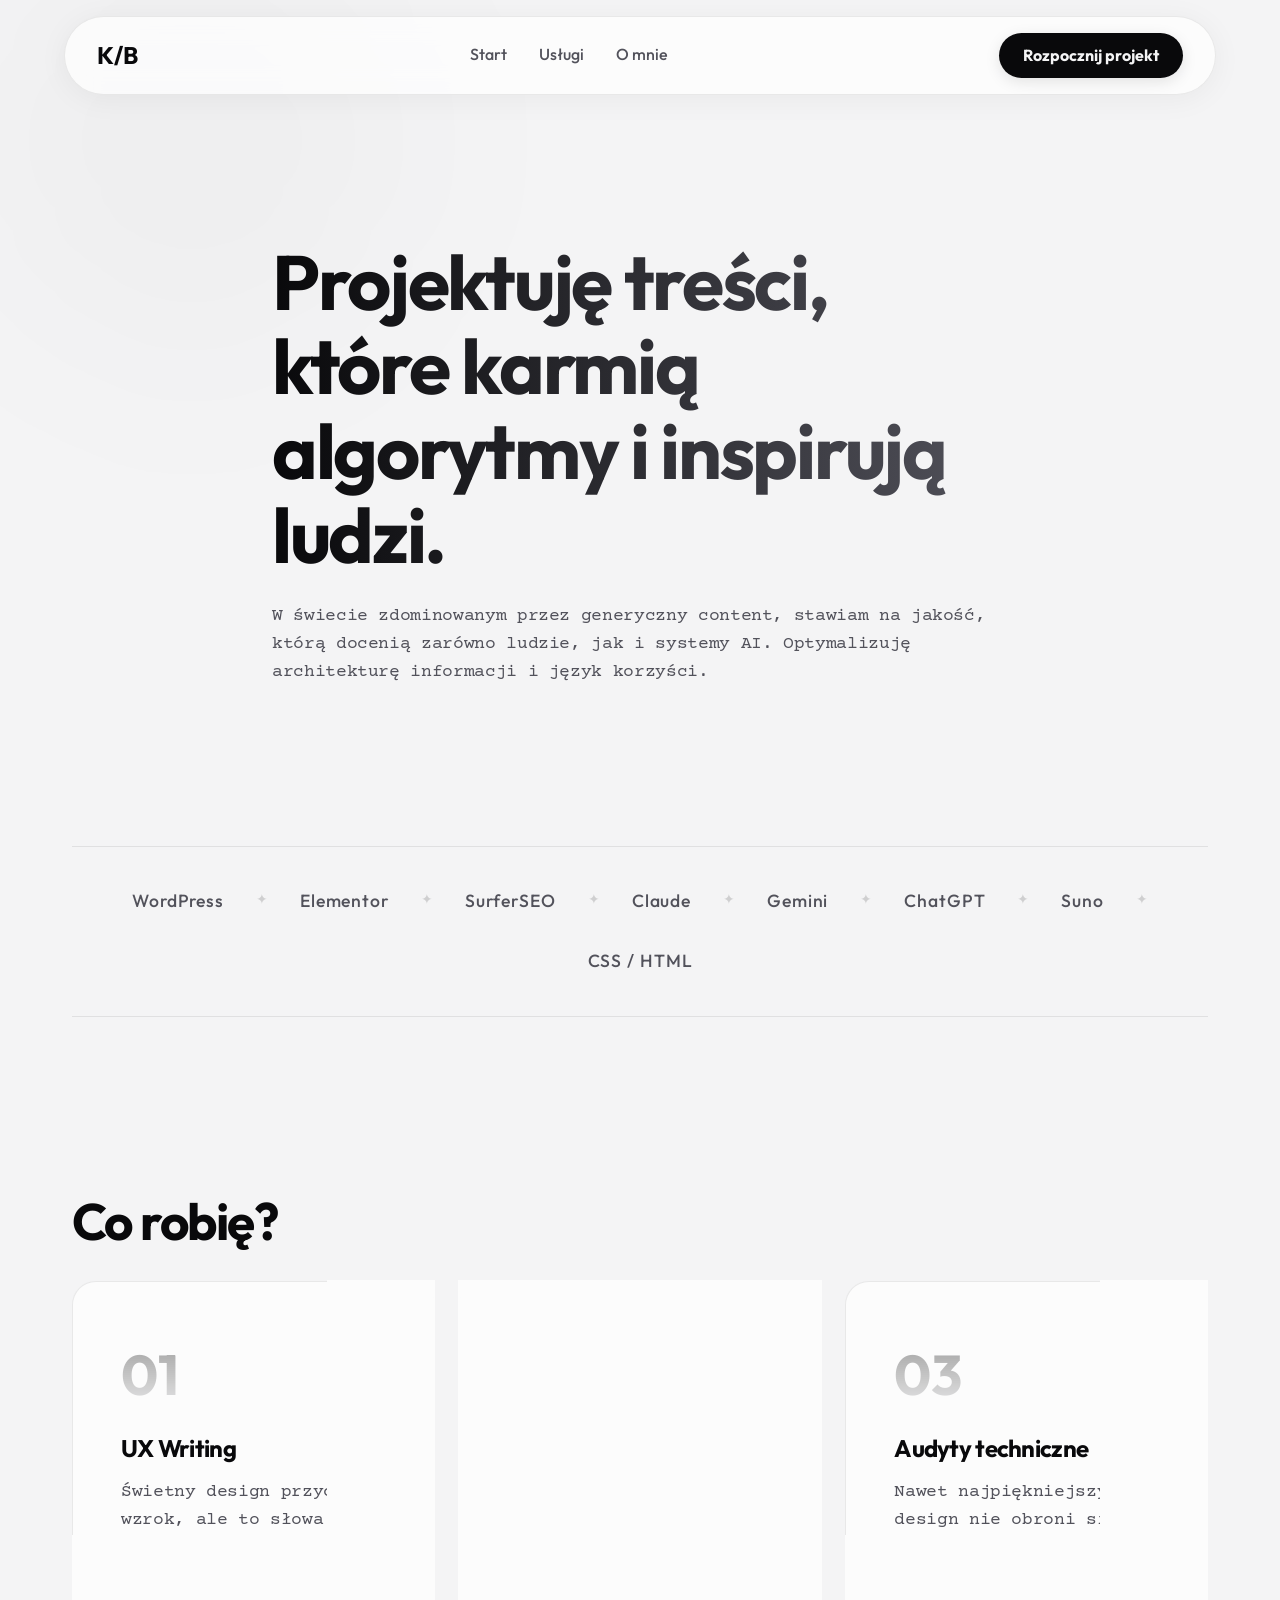
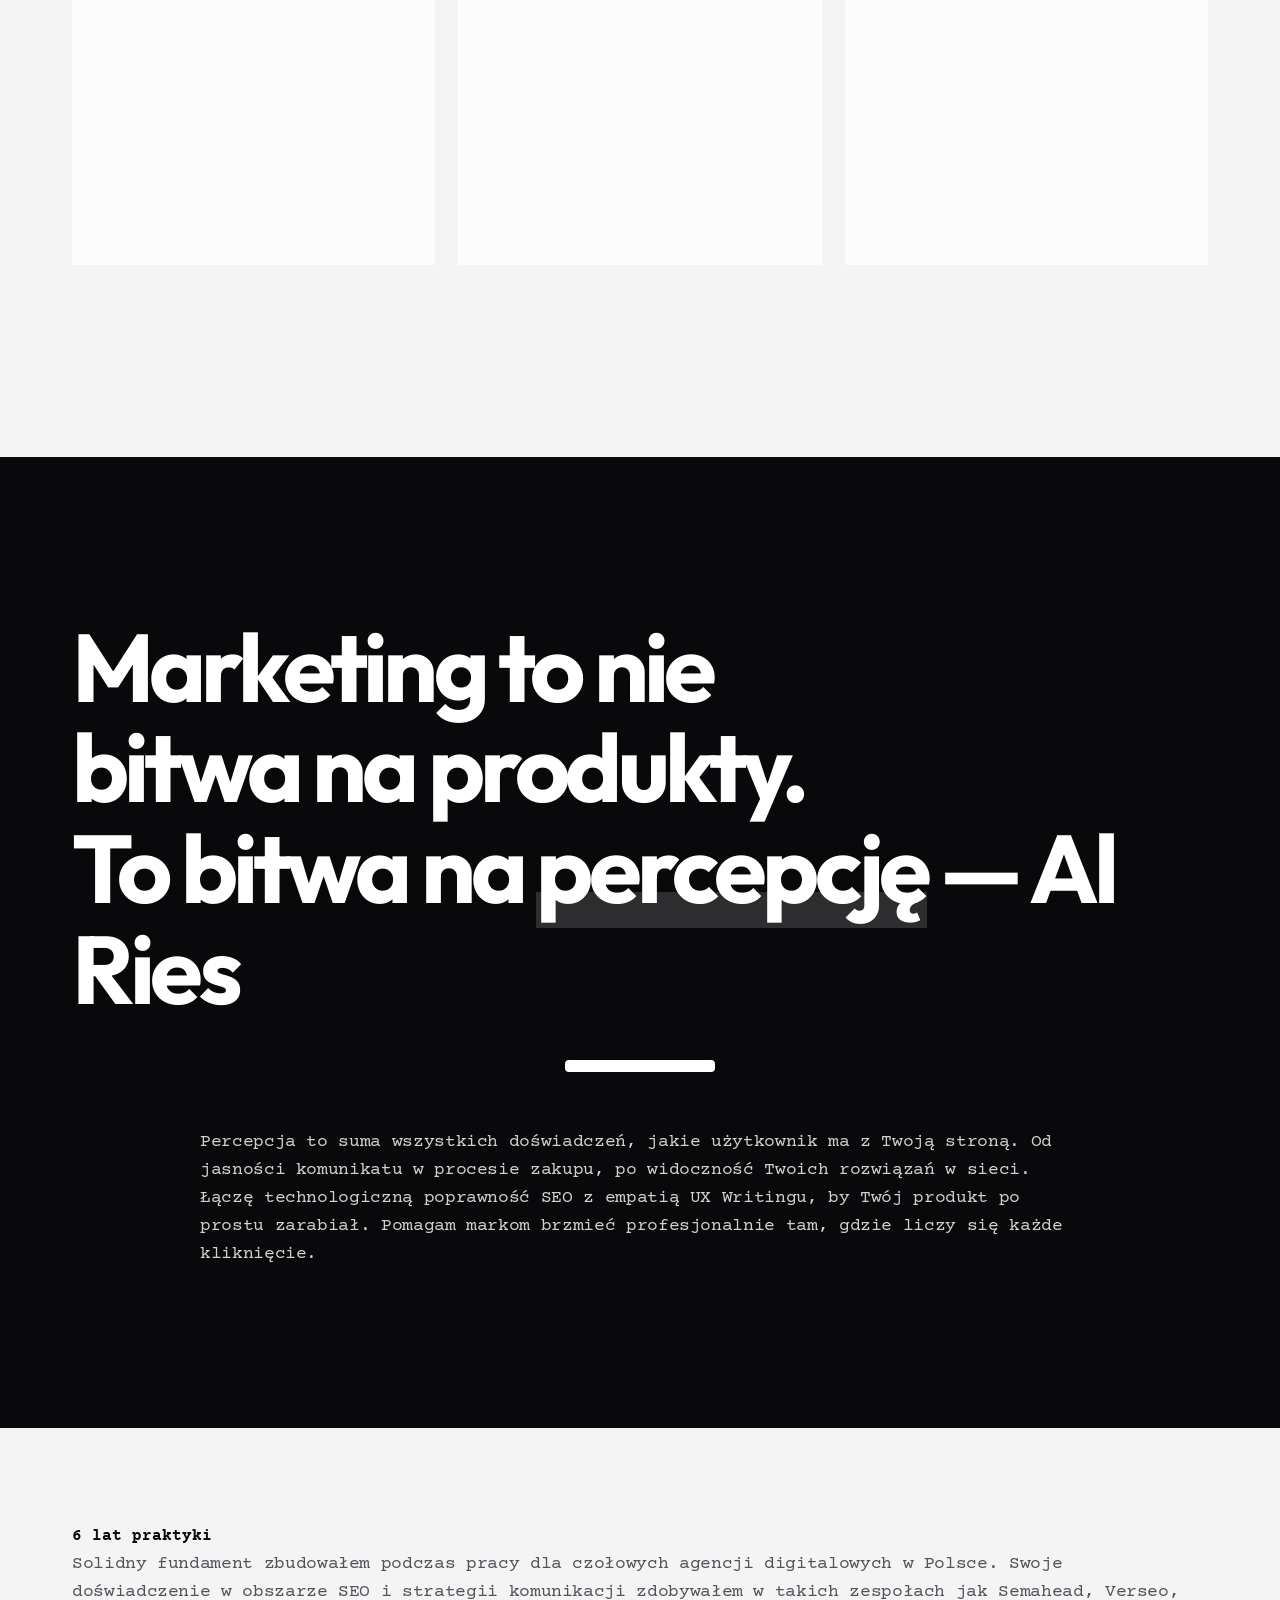
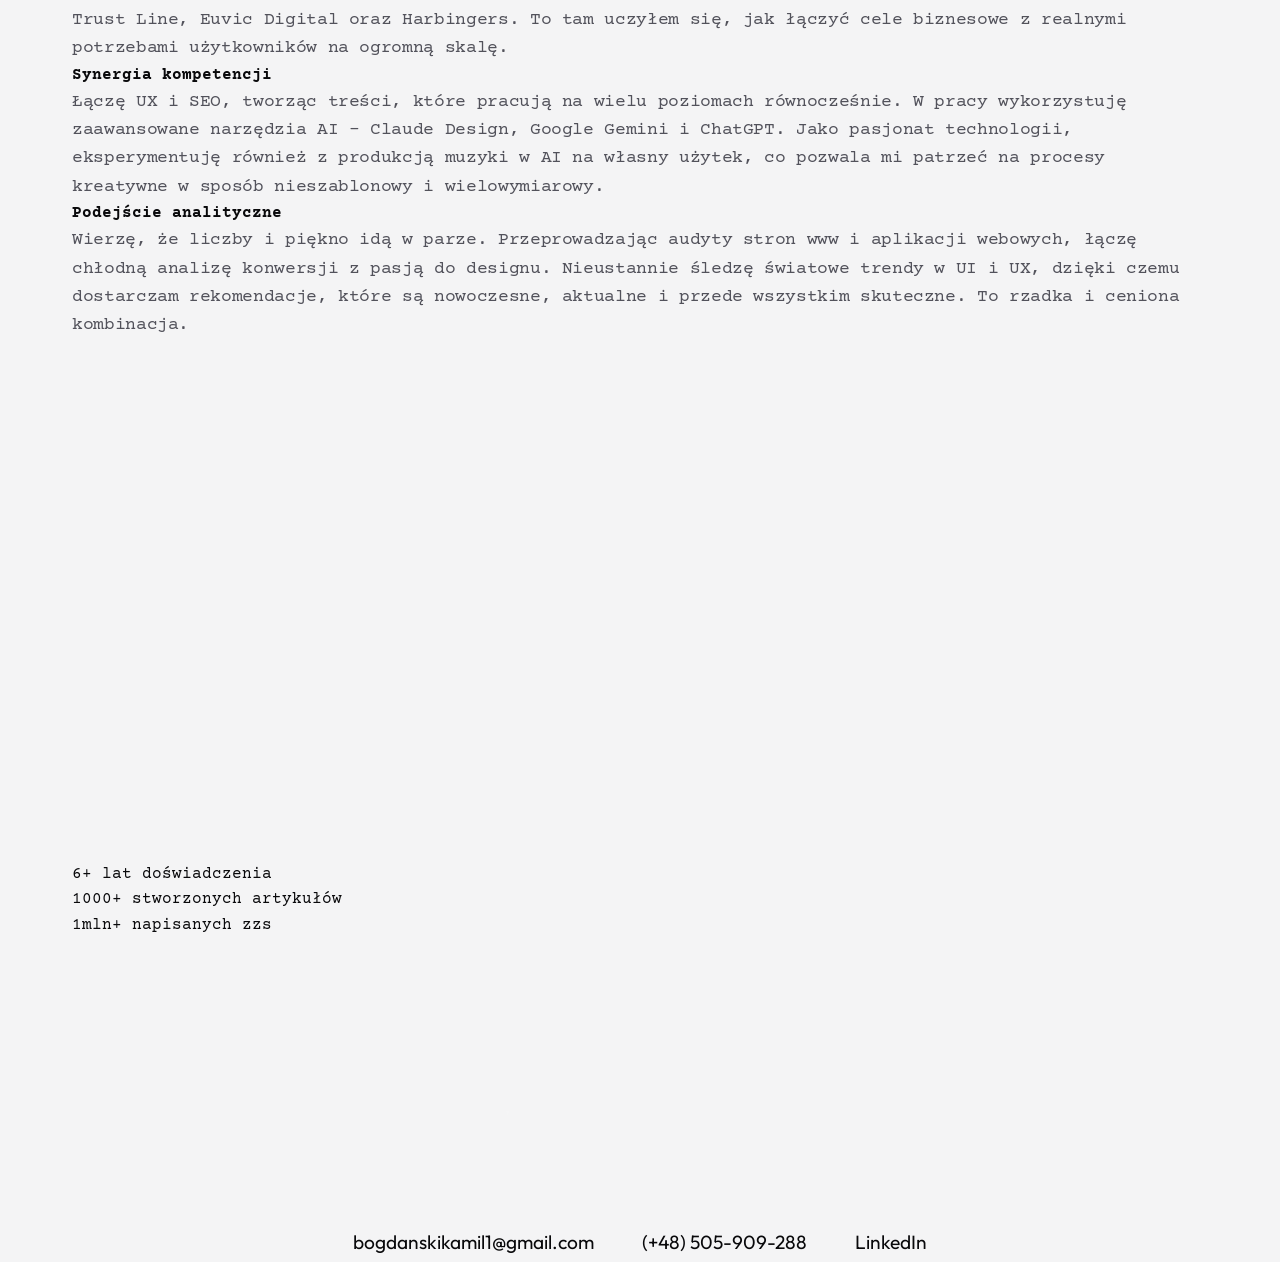
==== index.html @ 59572399 "Update index.html" ====
<!DOCTYPE html>
<html lang="pl">
<head>
    <meta charset="UTF-8">
    <meta name="viewport" content="width=device-width, initial-scale=1.0">
    <title>Kamil Bogdański | UX Writing & SEO</title>
    <link rel="stylesheet" href="style.css">
    <link rel="preconnect" href="https://fonts.googleapis.com">
    <link rel="preconnect" href="https://fonts.gstatic.com" crossorigin>
<link href="https://fonts.googleapis.com/css2?family=Courier+Prime:wght@400;700&family=Outfit:wght@300;500;700&family=Playfair+Display:wght@400;600&display=swap" rel="stylesheet"></head>
<body>

    <div class="bg-glow"></div>

    <nav class="navbar">
        <div class="logo">K/B</div>
        <ul class="nav-links">
            <li><a href="#hero">Start</a></li>
            <li><a href="#services">Usługi</a></li>
            <li><a href="#about">O mnie</a></li>
        </ul>
        <a href="#contact" class="btn-glow">Rozpocznij projekt</a>
    </nav>

  <header id="hero" class="hero-section">
        <div class="hero-thematic-bg"></div>

        <div class="container hero-content fade-in">
            <h1>Projektuję treści, które karmią algorytmy i inspirują ludzi.</h1>
            <p>W świecie zdominowanym przez generyczny content, stawiam na jakość, którą docenią zarówno ludzie, jak i systemy AI. Optymalizuję architekturę informacji i język korzyści.</p>
        </div>
    </header>

<div class="container">
        <div class="tools-separator fade-in">
            <span class="tool-item">WordPress</span> <span class="dot">✦</span>
            <span class="tool-item">Elementor</span> <span class="dot">✦</span>
            <span class="tool-item">SurferSEO</span> <span class="dot">✦</span>
             <span class="tool-item">Claude</span> <span class="dot">✦</span>
            <span class="tool-item">Gemini</span> <span class="dot">✦</span>
            <span class="tool-item">ChatGPT</span> <span class="dot">✦</span>
            <span class="tool-item">Suno</span> <span class="dot">✦</span>
            <span class="tool-item">CSS / HTML</span>
        </div>
    </div>

    <section id="services" class="services-section">
        <div class="container">
            <h2 class="section-title">Co robię?</h2>
            <div class="bento-grid">
                <article class="bento-card fade-in">
                    <div class="card-icon">01</div>
                    <h3>UX Writing</h3>
                    <p>Świetny design przyciąga wzrok, ale to słowa prowadzą użytkownika za rękę. Pomagam markom wypełnić interfejs treścią, która jest intuicyjna, pomocna i ludzka – od mikrocopy na przyciskach, przez komunikaty błędów, aż po puste stany.</p>
                </article>

                <article class="bento-card fade-in" style="animation-delay: 0.2s;">
                    <div class="card-icon">02</div>
                    <h3>SEO Copywriting</h3>
                    <p>Dobry copywriter SEO wie, gdzie ukryć frazę kluczową, by nie zakłócić przyjemności z czytania. Ja idę o krok dalej – tworzę treści, które karmią algorytmy i inspirują odbiorców. Pomagam Twojej marce rozkwitnąć w wynikach wyszukiwania.
</p>
                </article>

                <article class="bento-card bento-large fade-in" style="animation-delay: 0.4s;">
                    <div class="card-icon">03</div>
                    <h3>Audyty techniczne</h3>
                    <p>Nawet najpiękniejszy design nie obroni się bez technicznego zaplecza. Mój audyt uwzględnia przegląd trzech filarów: jakości treści, intuicyjności interfejsu oraz optymalizacji konwersji. Sprawdzam, czy użytkownik bez przeszkód dociera do celu.</p>
                </article>
            </div>
        </div>
    </section>
<section id="why-me" class="quote-section-v2">
        <div class="container text-center fade-in">
            <blockquote class="massive-quote-v2">
                Marketing to nie bitwa na produkty.<br>
                To bitwa na <span class="marked-text">percepcję</span> — Al Ries
            </blockquote>
            
            <div class="thick-white-line"></div>
            
            <p class="quote-description-v2">
                Percepcja to suma wszystkich doświadczeń, jakie użytkownik ma z Twoją stroną. Od jasności komunikatu w procesie zakupu, po widoczność Twoich rozwiązań w sieci. Łączę technologiczną poprawność SEO z empatią UX Writingu, by Twój produkt po prostu zarabiał. Pomagam markom brzmieć profesjonalnie tam, gdzie liczy się każde kliknięcie.
            </p>
        </div>
    </section>
    <section id="values" class="container fade-in">
        <div class="editorial-grid">
            
            <article class="editorial-item">
                <div class="editorial-header">
                    <h4>6 lat praktyki</h4>
                </div>
                <div class="editorial-body">
                    <p>Solidny fundament zbudowałem podczas pracy dla czołowych agencji digitalowych w Polsce. Swoje doświadczenie w obszarze SEO i strategii komunikacji zdobywałem w takich zespołach jak Semahead, Verseo, Trust Line, Euvic Digital oraz Harbingers. To tam uczyłem się, jak łączyć cele biznesowe z realnymi potrzebami użytkowników na ogromną skalę.</p>
                </div>
            </article>

            <article class="editorial-item">
                <div class="editorial-header">
                    <h4>Synergia kompetencji</h4>
                </div>
                <div class="editorial-body">
                    <p>Łączę UX i SEO, tworząc treści, które pracują na wielu poziomach równocześnie. W pracy wykorzystuję zaawansowane narzędzia AI – Claude Design, Google Gemini i ChatGPT. Jako pasjonat technologii, eksperymentuję również z produkcją muzyki w AI na własny użytek, co pozwala mi patrzeć na procesy kreatywne w sposób nieszablonowy i wielowymiarowy.</p>
                </div>
            </article>

            <article class="editorial-item">
                <div class="editorial-header">
                    <h4>Podejście analityczne</h4>
                </div>
                <div class="editorial-body">
                    <p>Wierzę, że liczby i piękno idą w parze. Przeprowadzając audyty stron www i aplikacji webowych, łączę chłodną analizę konwersji z pasją do designu. Nieustannie śledzę światowe trendy w UI i UX, dzięki czemu dostarczam rekomendacje, które są nowoczesne, aktualne i przede wszystkim skuteczne. To rzadka i ceniona kombinacja.</p>
                </div>
            </article>

        </div>
    </section>
    <section id="about" class="about-section container fade-in">
        <div class="about-glass">
            <h2>Odkryj i zbuduj ze mną potencjał firmy</h2>
            <p>Łączę chłodną analizę konwersji z pasją do słowa. Wykorzystaj moją wiedzę z zakresu UX, SEO i audytu treści. Proste i przejrzyste zasady rozliczeń poprzez platformę Useme.</p>
        </div>
    </section>
<section id="metrics" class="container fade-in">
        <div class="metrics-grid">
            
            <div class="metric-card">
                <span class="metric-number">6+</span>
                <span class="metric-label">lat doświadczenia</span>
            </div>

            <div class="metric-card">
                <span class="metric-number">1000+</span>
                <span class="metric-label">stworzonych artykułów</span>
            </div>

            <div class="metric-card">
                <span class="metric-number">1mln+</span>
                <span class="metric-label">napisanych zzs</span>
            </div>

        </div>
    </section>
    <footer id="contact" class="footer-section">
        <div class="container">
            <h2 class="footer-title">Gotowy na zmianę?</h2>
            <div class="footer-links">
                <a href="mailto:bogdanskikamil1@gmail.com" class="hover-underline">bogdanskikamil1@gmail.com</a>
                <a href="tel:+48505909288" class="hover-underline">(+48) 505-909-288</a>
                <a href="https://www.linkedin.com/in/kamilbogdanski/" target="_blank" class="hover-underline">LinkedIn</a>
            </div>
        </div>
    </footer>

</body>
</html>
---- style.css ----
/* --- ZMIENNE & RESET --- */
:root {
    --bg-base: #F4F4F5; /* Nowoczesna, kontrastująca złamana biel */
    --card-bg: rgba(255, 255, 255, 0.7); /* Półprzezroczyste białe kafelki */
    --card-border: rgba(0, 0, 0, 0.08); /* Subtelna, ciemna ramka */
    --text-main: #09090B; /* Głęboka czerń dla nagłówków */
    --text-muted: #52525B; /* Ciemnoszary dla akapitów (czcionka maszynowa) */
    --accent: #000000;
    --accent-glow: rgba(0, 0, 0, 0.1);
    
    --font-heading: 'Outfit', sans-serif;
    --font-body: 'Courier Prime', monospace; 
}

* {
    margin: 0;
    padding: 0;
    box-sizing: border-box;
}

html {
    scroll-behavior: smooth;
}

body {
    background-color: var(--bg-base);
    color: var(--text-main);
    font-family: var(--font-body);
    line-height: 1.6;
    overflow-x: hidden;
    position: relative;
}

/* Subtelny cień tła w wersji jasnej */
.bg-glow {
    position: fixed;
    top: -20%;
    left: -10%;
    width: 50vw;
    height: 50vw;
    background: radial-gradient(circle, rgba(0,0,0,0.03) 0%, rgba(255,255,255,0) 70%);
    filter: blur(80px);
    z-index: -1;
    pointer-events: none;
}

.container {
    max-width: 1200px;
    margin: 0 auto;
    padding: 0 2rem;
}

/* --- TYPOGRAFIA --- */
h1, h2, h3 {
    font-family: var(--font-heading);
    font-weight: 700;
    letter-spacing: -0.03em;
    line-height: 1.1;
}

/* Ciemny gradient dla nagłówka głównego */
h1 {
    font-size: clamp(3rem, 6vw, 5rem);
    margin-bottom: 1.5rem;
    background: linear-gradient(to right, #09090B, #52525B);
    -webkit-background-clip: text;
    -webkit-text-fill-color: transparent;
}

h2 { font-size: clamp(2rem, 4vw, 3.5rem); margin-bottom: 2rem; color: var(--text-main); }
h3 { font-size: 1.5rem; margin-bottom: 1rem; color: var(--text-main); }

p {
    font-size: 1.1rem;
    color: var(--text-muted);
    letter-spacing: -0.02em;
}

/* --- NAWIGACJA (Glassmorphism - wersja jasna) --- */
.navbar {
    position: fixed;
    top: 1rem;
    left: 50%;
    transform: translateX(-50%);
    width: 90%;
    max-width: 1200px;
    display: flex;
    justify-content: space-between;
    align-items: center;
    padding: 1rem 2rem;
    background: rgba(255, 255, 255, 0.7);
    backdrop-filter: blur(12px);
    -webkit-backdrop-filter: blur(12px);
    border: 1px solid var(--card-border);
    border-radius: 100px;
    z-index: 1000;
    box-shadow: 0 4px 30px rgba(0, 0, 0, 0.05);
}

.logo {
    font-family: var(--font-heading);
    font-size: 1.5rem;
    font-weight: 700;
    color: var(--text-main);
}

.nav-links {
    display: flex;
    gap: 2rem;
    list-style: none;
}

.nav-links a {
    color: var(--text-muted);
    text-decoration: none;
    font-family: var(--font-heading);
    font-weight: 500;
    transition: color 0.3s;
}

.nav-links a:hover { color: var(--text-main); }

.btn-glow {
    padding: 0.6rem 1.5rem;
    border-radius: 50px;
    background: var(--text-main);
    color: var(--bg-base);
    text-decoration: none;
    font-family: var(--font-heading);
    font-weight: 700;
    transition: all 0.3s;
    box-shadow: 0 4px 15px var(--accent-glow);
}

.btn-glow:hover {
    transform: scale(1.05);
    box-shadow: 0 6px 20px rgba(0, 0, 0, 0.15);
}

/* --- HERO --- */
.hero-section {
    position: relative; /* Pozwala na pozycjonowanie obrazka w tle */
    padding: 15rem 0 8rem;
    min-height: 85vh;
    display: flex;
    align-items: center;
    overflow: hidden;
}

.hero-content {
    max-width: 800px;
    position: relative;
    z-index: 2; /* Upewnia błąd, że tekst jest zawsze NAD obrazkiem */
}

/* Styl dla tematycznego tła */
.hero-thematic-bg {
    position: absolute;
    top: 20%; /* Zaczyna się nieco niżej, pod nagłówkiem */
    right: -5%;
    width: 60vw;
    height: 70%;
    /* Podmień poniższy link na własną grafikę z repozytorium, np. url('grafika.png') */
    background-image: url('https://images.unsplash.com/photo-1618005182384-a83a8bd57fbe?q=80&w=1964&auto=format&fit=crop'); 
    background-size: contain;
    background-repeat: no-repeat;
    background-position: right center;
    opacity: 0.06; /* Bardzo niskie krycie (6%), delikatny znak wodny */
    pointer-events: none; /* Ignoruje kliknięcia myszką */
    z-index: 1;
    
    /* Płynne wtopienie obrazka w tło strony (maskowanie) */
    mix-blend-mode: multiply; /* Ładnie komponuje obrazek z jasnym tłem */
    mask-image: radial-gradient(circle at right, black 30%, transparent 80%);
    -webkit-mask-image: radial-gradient(circle at right, black 30%, transparent 80%);
}

/* --- STATYCZNY SEPARATOR NARZĘDZI --- */
.tools-separator {
    display: flex;
    justify-content: center;
    align-items: center;
    flex-wrap: wrap;
    gap: 2rem;
    padding: 2.5rem 0;
    margin: 2rem auto 5rem;
    border-top: 1px solid var(--card-border);
    border-bottom: 1px solid var(--card-border);
}

.tool-item {
    font-family: var(--font-heading);
    font-size: 1.1rem;
    font-weight: 500;
    color: var(--text-muted);
    letter-spacing: 0.05em;
}

.dot {
    color: rgba(0, 0, 0, 0.15);
    font-size: 0.9rem;
}

@keyframes scrollText {
    0% { transform: translateX(0); }
    100% { transform: translateX(-50%); }
}

/* --- BENTO GRID (Usługi) --- */
.services-section {
    padding: 6rem 0;
} /* <-- TEGO NAWIASU BRAKOWAŁO */

.bento-grid {
    display: grid;
    grid-template-columns: repeat(3, 1fr);
    gap: 1.5rem;
}

.bento-large {
    grid-column: auto;
}

.bento-card {
    background: var(--card-bg);
    border: 1px solid var(--card-border);
    border-radius: 24px;
    padding: 3rem;
    backdrop-filter: blur(10px);
    transition: all 0.4s ease;
    position: relative;
    overflow: hidden;
}

.bento-card::before {
    content: '';
    position: absolute;
    top: 0; left: 0; right: 0; bottom: 0;
    background: radial-gradient(800px circle at var(--mouse-x) var(--mouse-y), rgba(255,255,255,0.06), transparent 40%);
    opacity: 0;
    transition: opacity 0.3s;
}

.bento-card:hover {
    transform: translateY(-5px);
    border-color: rgba(255, 255, 255, 0.2);
    box-shadow: 0 10px 40px rgba(0, 0, 0, 0.5);
}

.card-icon {
    font-family: var(--font-heading);
    font-size: 3.5rem;
    font-weight: 700;
    margin-bottom: 1rem;
    /* Nowoczesny, przyciemniony znak wodny */
    background: linear-gradient(to bottom, rgba(0, 0, 0, 0.4), rgba(0, 0, 0, 0.05));
    -webkit-background-clip: text;
    -webkit-text-fill-color: transparent;
}

/* --- O MNIE (Glass Panel) --- */
.about-section {
    padding: 6rem 0;
}

.about-glass {
    background: linear-gradient(145deg, rgba(255,255,255,0.05) 0%, rgba(255,255,255,0.01) 100%);
    border: 1px solid var(--card-border);
    border-radius: 32px;
    padding: 4rem;
    text-align: center;
    backdrop-filter: blur(20px);
}

.about-glass p {
    margin: 0 auto;
    max-width: 600px;
}

/* --- FOOTER --- */
.footer-section {
    padding: 8rem 0 4rem;
    text-align: center;
}

.footer-title {
    font-size: clamp(3rem, 8vw, 7rem);
    color: rgba(255, 255, 255, 0.05);
    margin-bottom: 3rem;
}

.footer-links {
    display: flex;
    justify-content: center;
    gap: 3rem;
    flex-wrap: wrap;
}

.hover-underline {
    color: var(--text-main);
    text-decoration: none;
    font-family: var(--font-heading);
    font-size: 1.2rem;
    position: relative;
}

.hover-underline::after {
    content: '';
    position: absolute;
    width: 0;
    height: 2px;
    bottom: -5px;
    left: 0;
    background-color: var(--text-main);
    transition: width 0.3s ease;
}

.hover-underline:hover::after {
    width: 100%;
}

/* --- ANIMACJE WEJŚCIA --- */
.fade-in {
    opacity: 0;
    transform: translateY(30px);
    animation: fadeInUp 0.8s forwards;
}

@keyframes fadeInUp {
    to {
        opacity: 1;
        transform: translateY(0);
    }
}
/* --- SEKCJA CYTATU (Nowa, Kontrastowa V2) --- */
.quote-section-v2 {
    background-color: var(--text-main); /* Używamy czarnego tła z nagłówków */
    color: var(--bg-base); /* Używamy jasnego tekstu (złamania bieli tła) */
    padding: 10rem 0; /* Dużo oddechu z góry i dołu */
    margin: 6rem 0;
    position: relative;
    overflow: hidden;
}

/* Cytat w foncie nagłówkowym Outfit */
.massive-quote-v2 {
    font-family: var(--font-heading); /* 'Outfit', sans-serif */
    font-size: clamp(3.5rem, 8vw, 6rem); /* Potężny, bardzo duży rozmiar */
    font-weight: 700;
    line-height: 1.05;
    letter-spacing: -0.05em;
    text-wrap: balance;
    margin-bottom: 2.5rem;
    color: #FFFFFF; /* Czysta biel dla maksymalnego kontrastu */
}

/* Wyróżnione słowo "percepcję" */
.marked-text {
    position: relative;
    color: inherit;
    /* Subtelne podkreślenie / wyróżnienie w tle */
    background: linear-gradient(180deg,transparent 70%, rgba(255,255,255,0.15) 70%);
}

/* Gruby, biały separator */
.thick-white-line {
    width: 150px;
    height: 12px;
    background-color: #FFFFFF;
    margin: 0 auto 3.5rem auto; /* Wyśrodkowanie i odstęp od dołu */
    border-radius: 4px;
}

/* Opis pod cytatem w foncie maszynowym Courier Prime */
.quote-description-v2 {
    font-family: var(--font-body); /* 'Courier Prime', monospace */
    color: #D1D1D1; /* Nieco przygaszony biały, by nie męczył wzroku */
    font-size: 1.1rem;
    max-width: 80ch; /* Limit znaków na linię dla czytelności (65-80 to standard) */
    margin: 0 auto;
    letter-spacing: -0.02em;
}

/* Responsywność dla nowej sekcji (na samym dole pliku) */
@media (max-width: 768px) {
    .quote-section-v2 { 
        padding: 6rem 1.5rem !important; 
    }
    .massive-quote-v2 { 
        font-size: 2.5rem !important; 
    }
    .thick-white-line { 
        height: 8px; width: 100px; 
    }
    .quote-description-v2 { 
        font-size: 1rem; 
    }
    /* --- SEKCJA LICZB (UX METRICS) --- */
.metrics-grid {
    display: grid;
    grid-template-columns: repeat(3, 1fr); /* 3 równe kolumny */
    gap: 1.5rem;
    margin: 2rem 0 6rem 0; /* Odstępy od sąsiednich sekcji */
}

.metric-card {
    background: var(--card-bg);
    border: 1px solid var(--card-border);
    border-radius: 24px;
    padding: 3.5rem 2rem;
    text-align: center;
    backdrop-filter: blur(10px);
    -webkit-backdrop-filter: blur(10px);
    transition: all 0.3s ease;
}

/* Subtelny mikro-efekt po najechaniu kurkiem myszy */
.metric-card:hover {
    transform: translateY(-4px);
    border-color: rgba(0, 0, 0, 0.15);
    box-shadow: 0 10px 30px rgba(0, 0, 0, 0.02);
}

/* Potężne cyfry w geometrycznym foncie Outfit */
.metric-number {
    display: block;
    font-family: var(--font-heading);
    font-size: clamp(3.5rem, 6vw, 5rem);
    font-weight: 700;
    line-height: 1;
    color: var(--text-main);
    margin-bottom: 0.75rem;
    letter-spacing: -0.04em;
}

/* Etykiety w maszynowym foncie Courier Prime */
.metric-label {
    display: block;
    font-family: var(--font-body);
    font-size: 1rem;
    color: var(--text-muted);
    letter-spacing: -0.02em;
}
* --- RESPONSIVNESS --- */
@media (max-width: 768px) {
    /* Nawigacja: ukrywamy środkowe linki, zmniejszamy przycisk */
    .nav-links { 
        display: none !important; 
    }
    .navbar { 
        padding: 0.8rem 1.2rem; 
        width: 95%;
    }
    .btn-glow { 
        padding: 0.5rem 1rem; 
        font-size: 0.85rem; 
    }

    /* Hero: ukrywamy tło, by nie psuło czytelności na Safari */
    .hero-thematic-bg { 
        display: none !important; 
    }
    .hero-section { 
        padding-top: 9rem; 
        padding-bottom: 4rem;
        min-height: auto;
    }

    /* Bento Grid: wymuszamy układ kafelków jeden pod drugim */
    .bento-grid { 
        grid-template-columns: 1fr !important; 
    }
    .bento-card { 
        padding: 2rem; 
    }

    /* Cytat: skalujemy w dół */
    .massive-quote { 
        font-size: 2.2rem !important; 
    }
    .thick-underline { 
        border-bottom-width: 4px !important; 
    }
    .quote-section {
        padding: 4rem 1.5rem !important;
    }
    
    /* Ogólne wyrównania dla mniejszych ekranów */
    .container {
        padding: 0 1.5rem;
    }
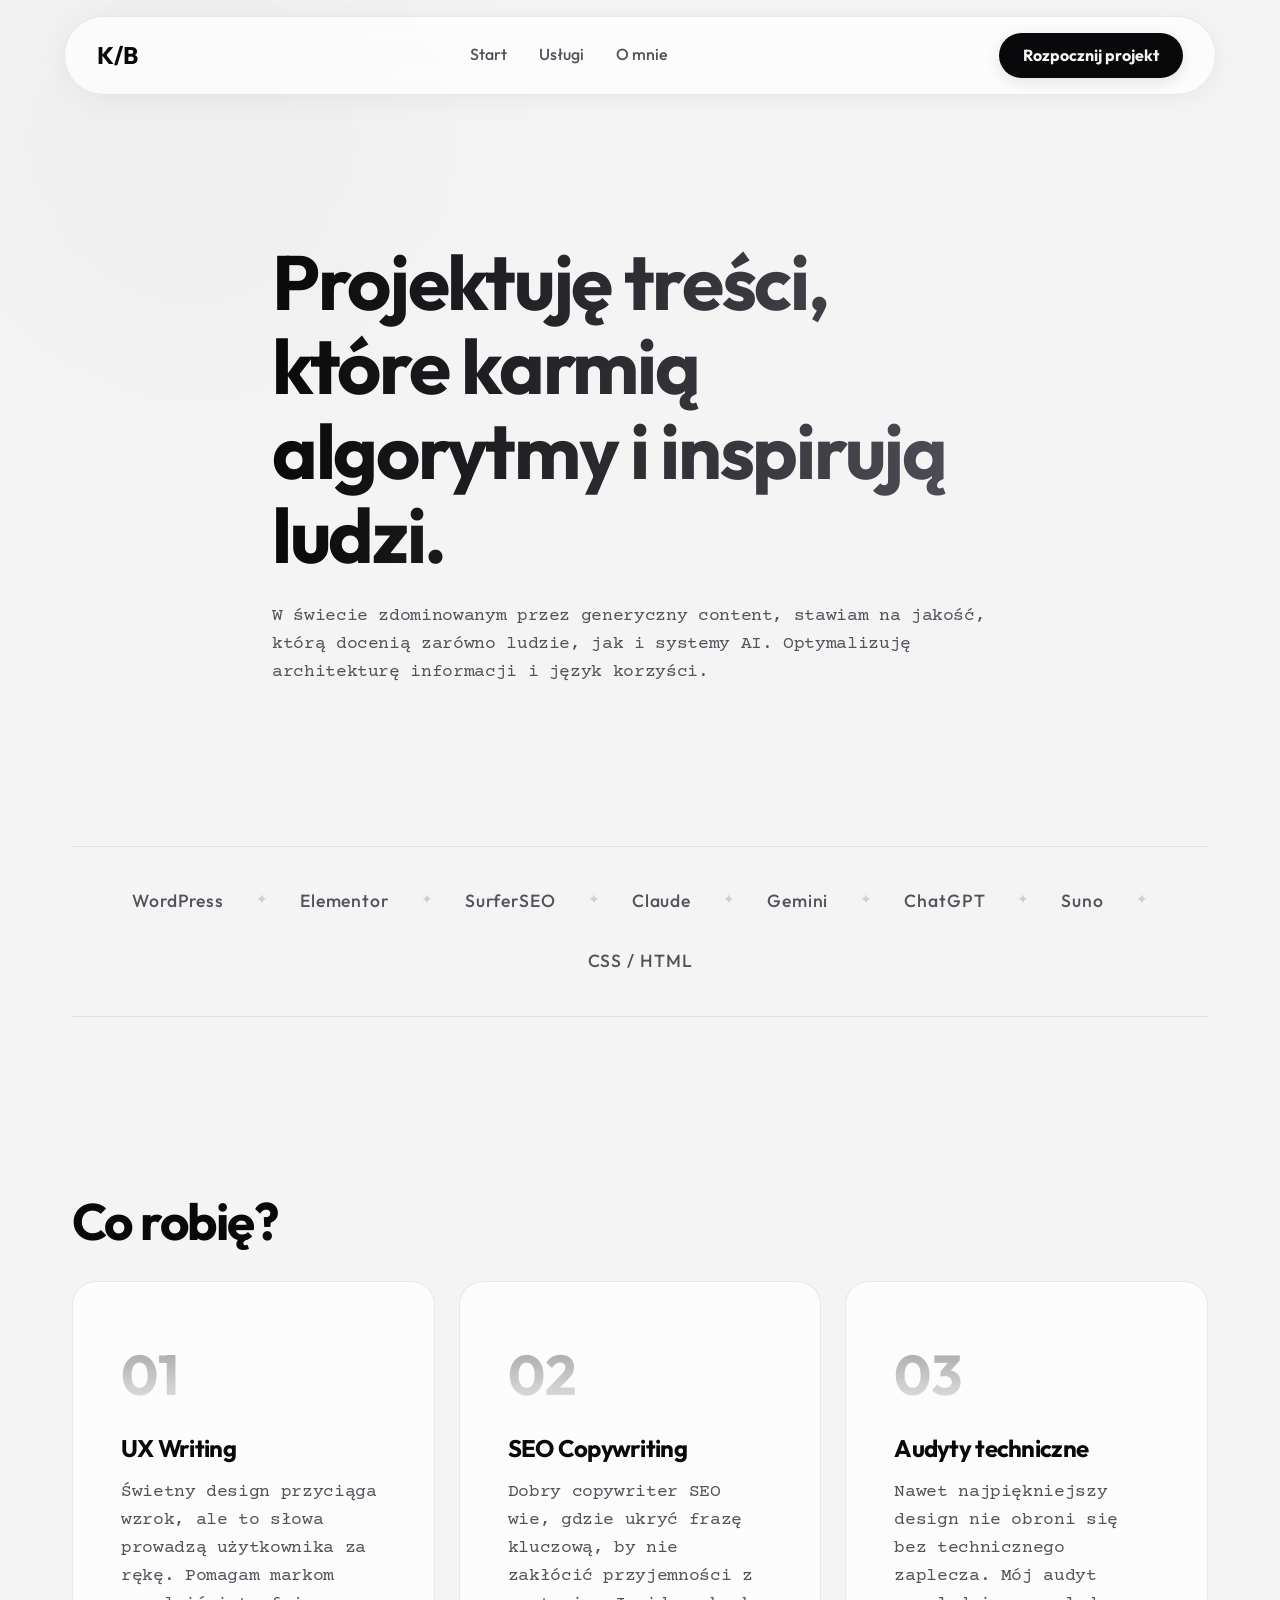
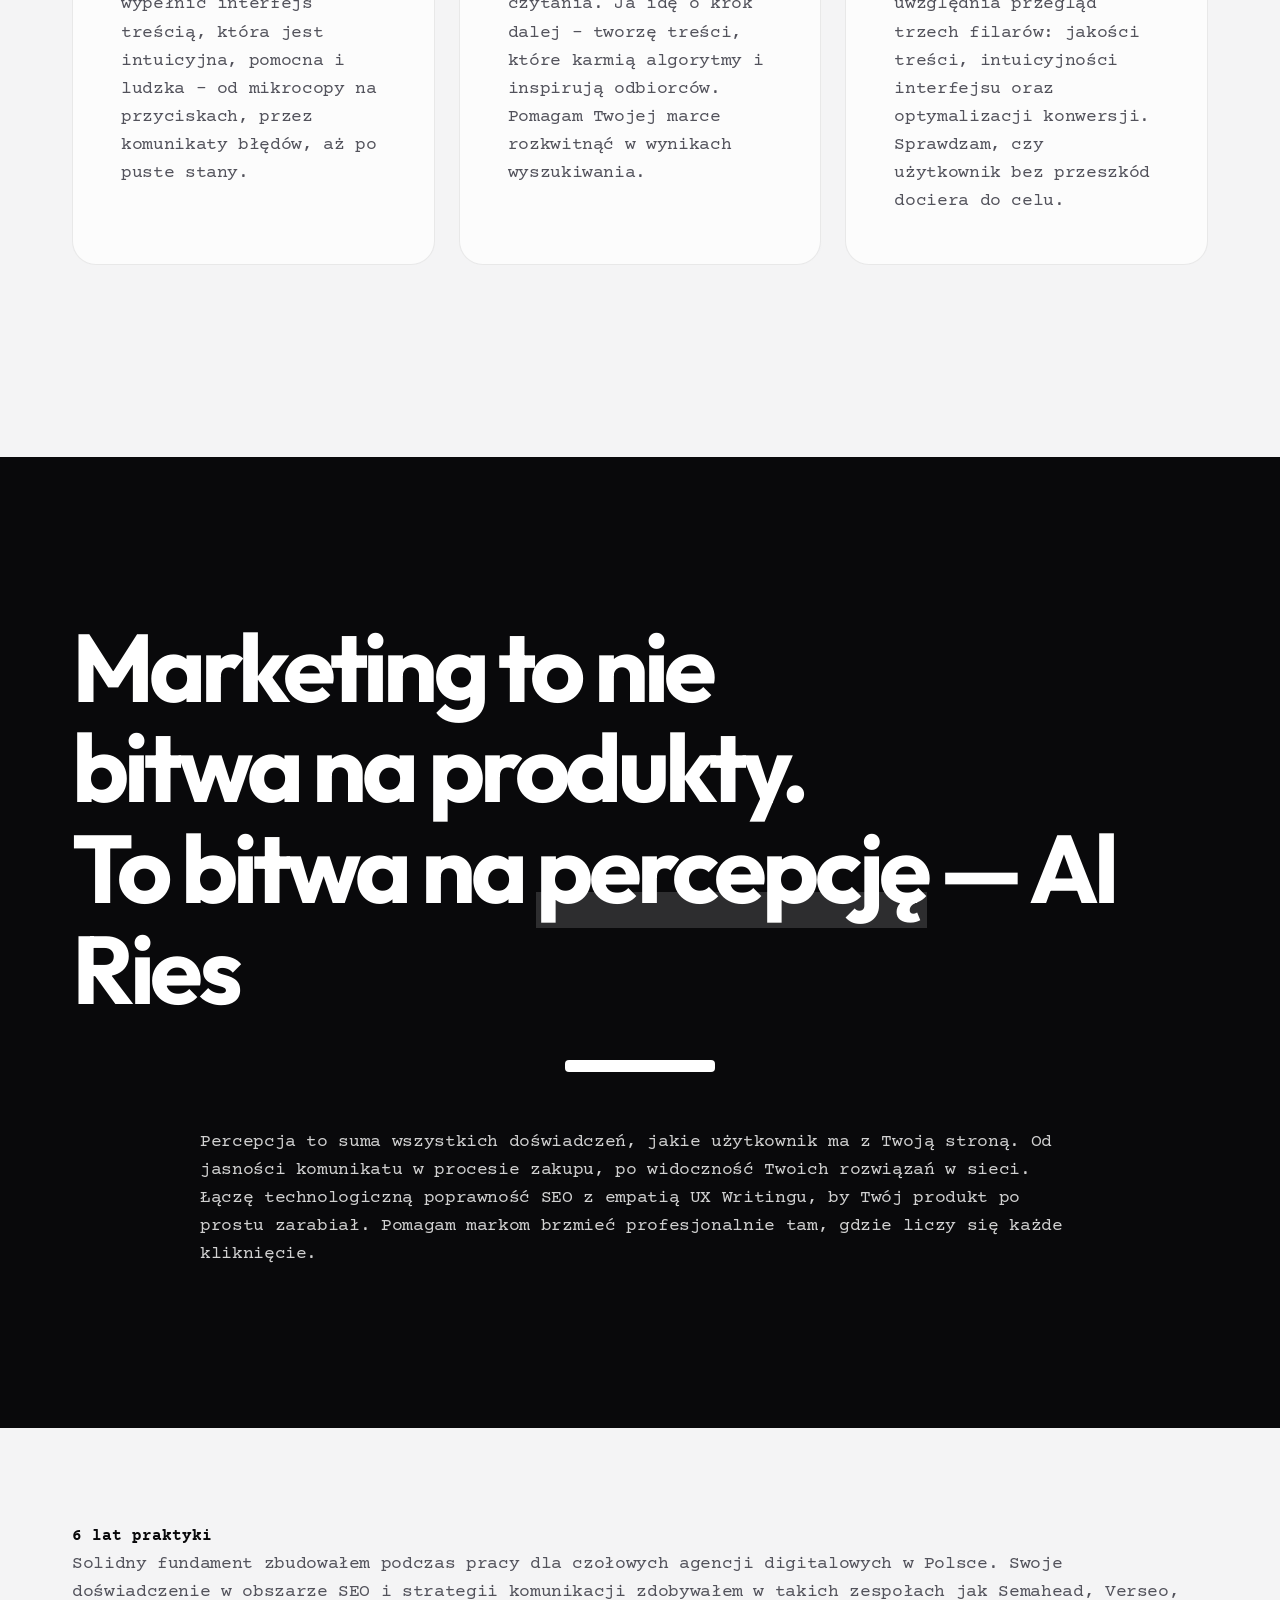
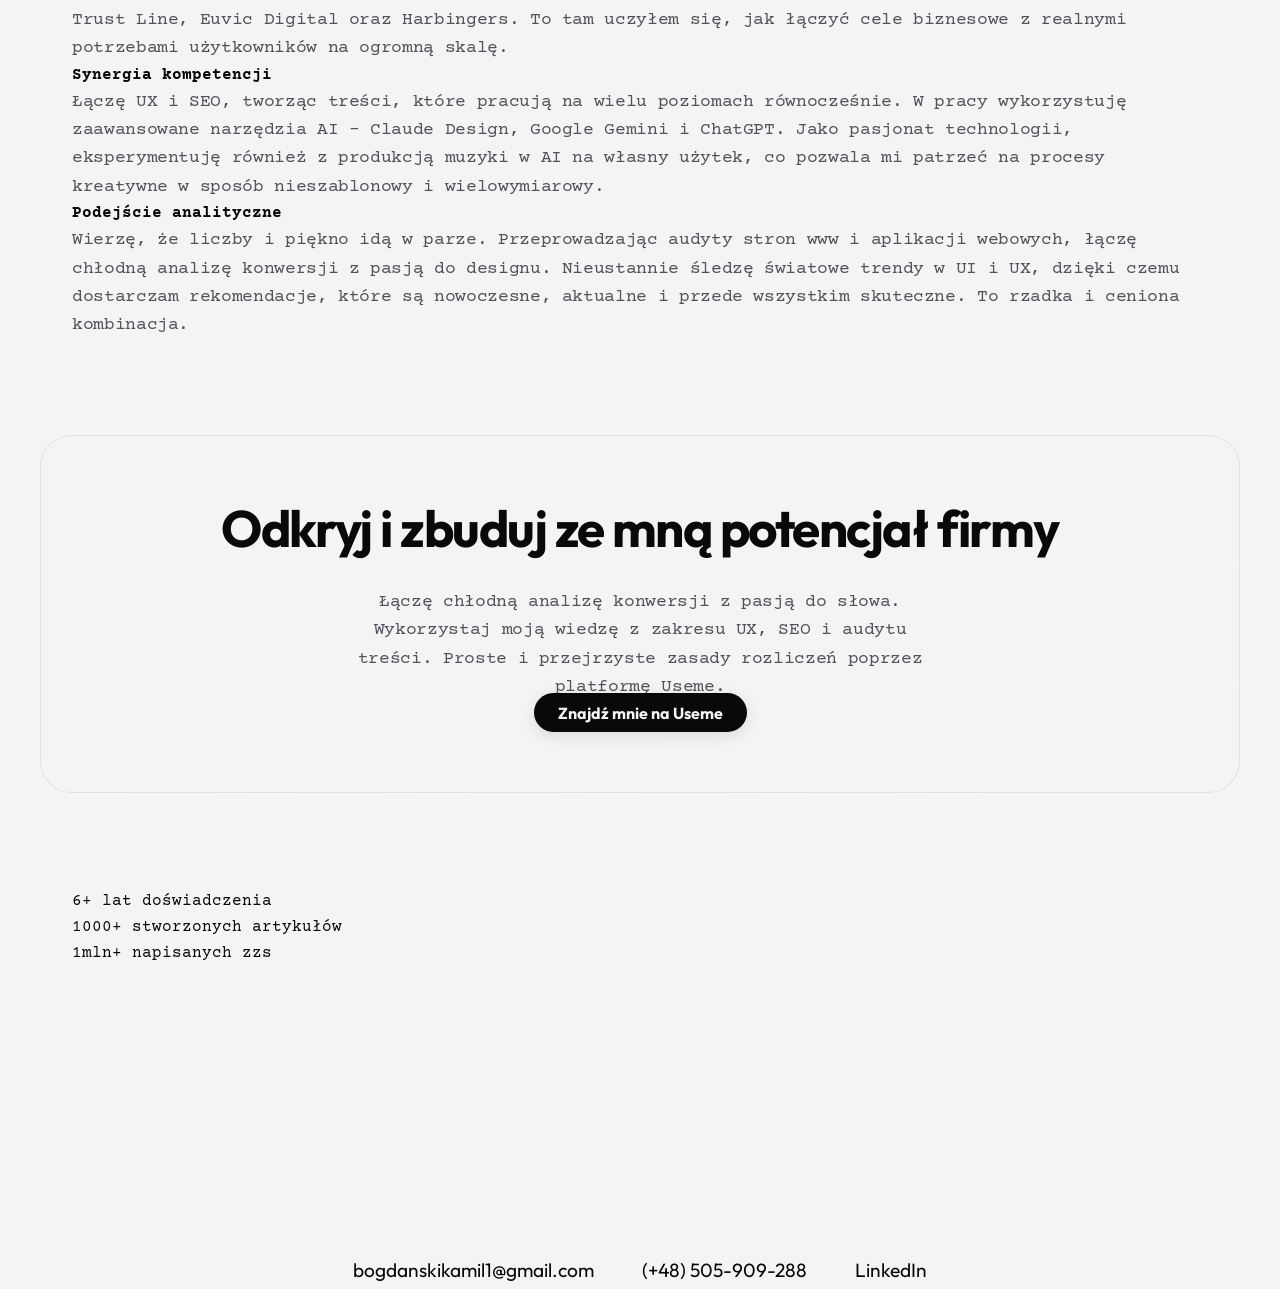
==== commit e2745b98: "Update index.html" ====
--- a/index.html
+++ b/index.html
@@ -115,10 +115,12 @@
 
         </div>
     </section>
-    <section id="about" class="about-section container fade-in">
+   <section id="about" class="about-section container fade-in">
         <div class="about-glass">
             <h2>Odkryj i zbuduj ze mną potencjał firmy</h2>
             <p>Łączę chłodną analizę konwersji z pasją do słowa. Wykorzystaj moją wiedzę z zakresu UX, SEO i audytu treści. Proste i przejrzyste zasady rozliczeń poprzez platformę Useme.</p>
+            
+            <a href="https://useme.com/pl/roles/contractor/kamil-bogdanski,343476/" target="_blank" class="btn-glow useme-btn">Znajdź mnie na Useme</a>
         </div>
     </section>
 <section id="metrics" class="container fade-in">
--- a/style.css
+++ b/style.css
@@ -441,6 +441,45 @@
     color: var(--text-muted);
     letter-spacing: -0.02em;
 }
+    /* --- SEKCJA WARTOŚCI (KAFELKI EDITORIAL) --- */
+.editorial-grid {
+    display: grid;
+    grid-template-columns: repeat(3, 1fr);
+    gap: 3rem; /* Duży odstęp dla zachowania oddechu */
+    margin: 4rem 0 8rem 0; /* Odstępy od innych sekcji */
+}
+
+.editorial-item {
+    display: flex;
+    flex-direction: column;
+}
+
+.editorial-header {
+    background-color: #7A7A71; /* Zgaszony, oliwkowy grafit ze screena */
+    padding: 1.2rem 1rem;
+    text-align: center;
+    margin-bottom: 1.5rem;
+    box-shadow: 0 4px 15px rgba(0,0,0,0.05); /* Subtelny cień */
+}
+
+.editorial-header h4 {
+    color: #FFFFFF;
+    font-family: var(--font-heading); /* Outfit */
+    font-size: 1.2rem;
+    font-weight: 500;
+    margin: 0;
+    letter-spacing: 0.02em;
+}
+
+.editorial-body p {
+    font-family: var(--font-body); /* Courier Prime */
+    font-size: 0.95rem;
+    color: var(--text-muted);
+    text-align: center; /* Wyśrodkowanie tekstu jak na obrazku */
+    line-height: 1.7;
+    margin: 0 auto;
+    max-width: 95%; /* Żeby tekst nie dotykał samych krawędzi */
+}
 * --- RESPONSIVNESS --- */
 @media (max-width: 768px) {
     /* Nawigacja: ukrywamy środkowe linki, zmniejszamy przycisk */
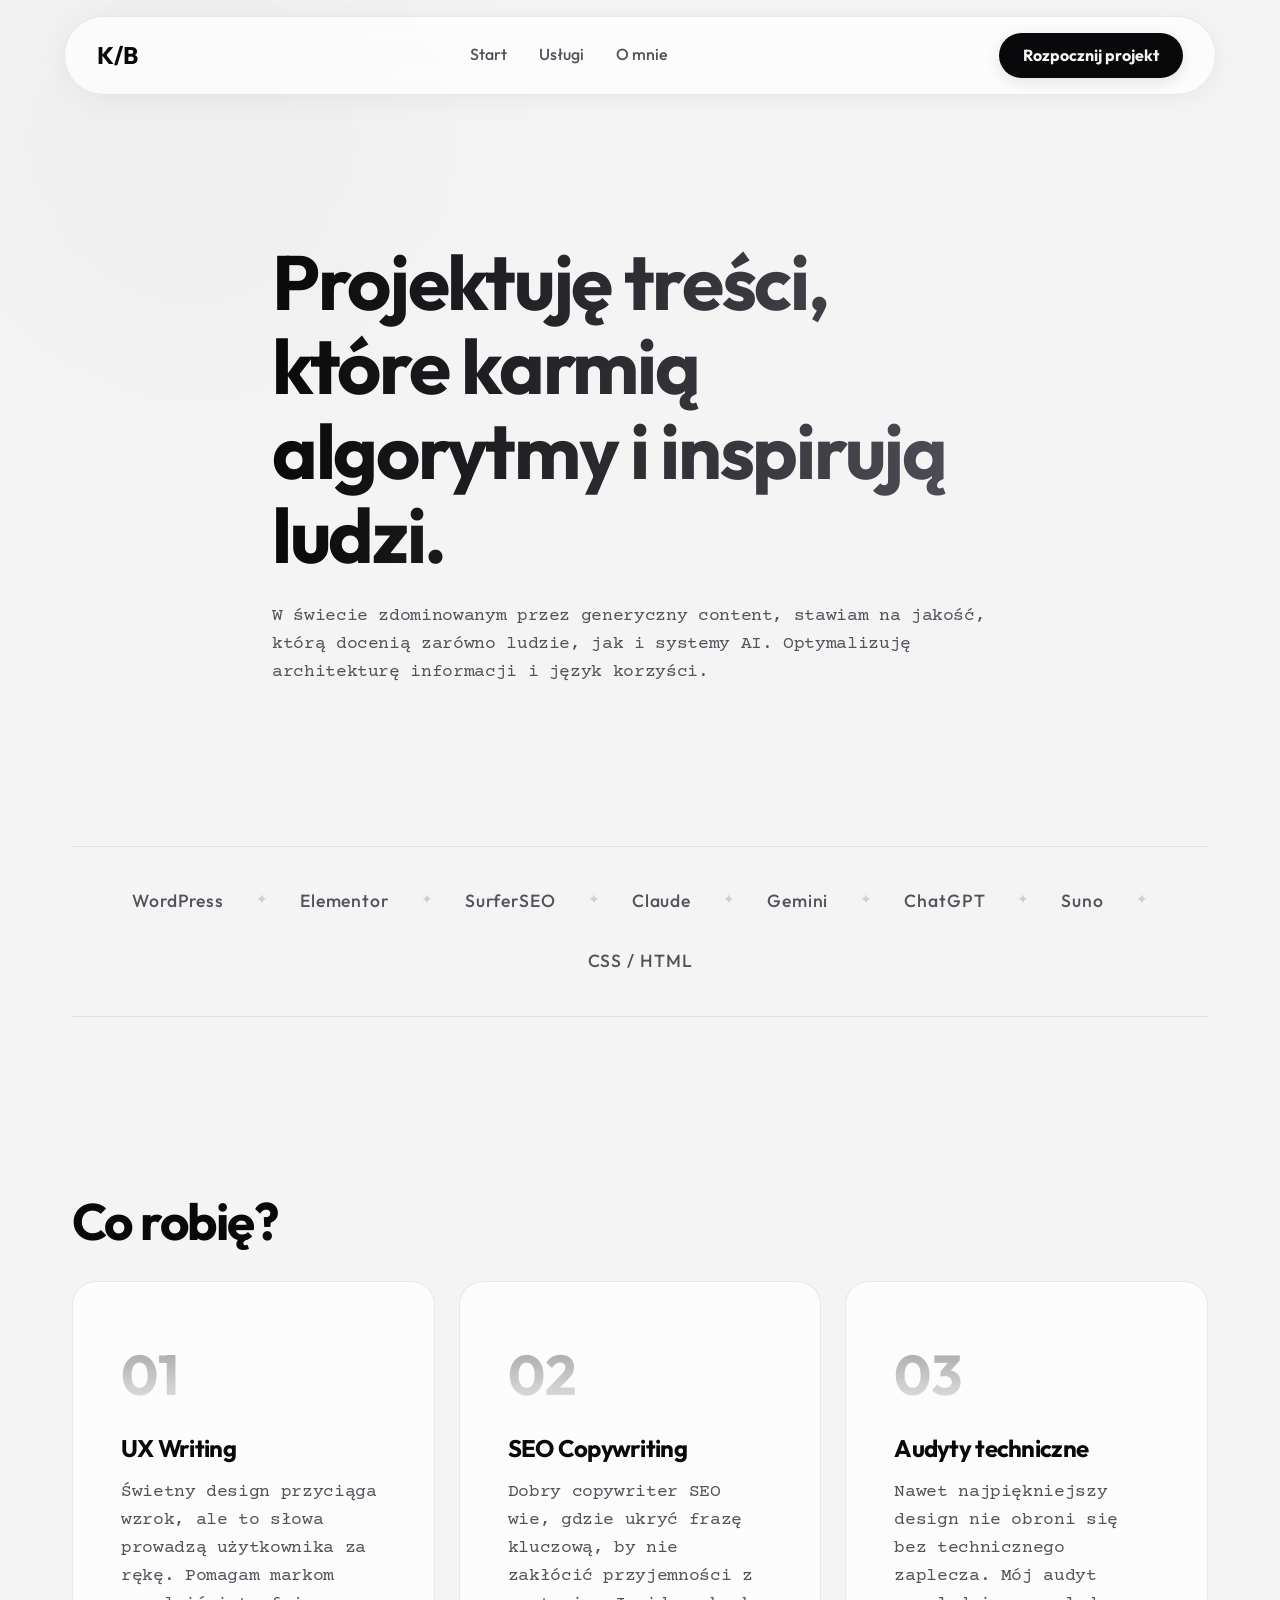
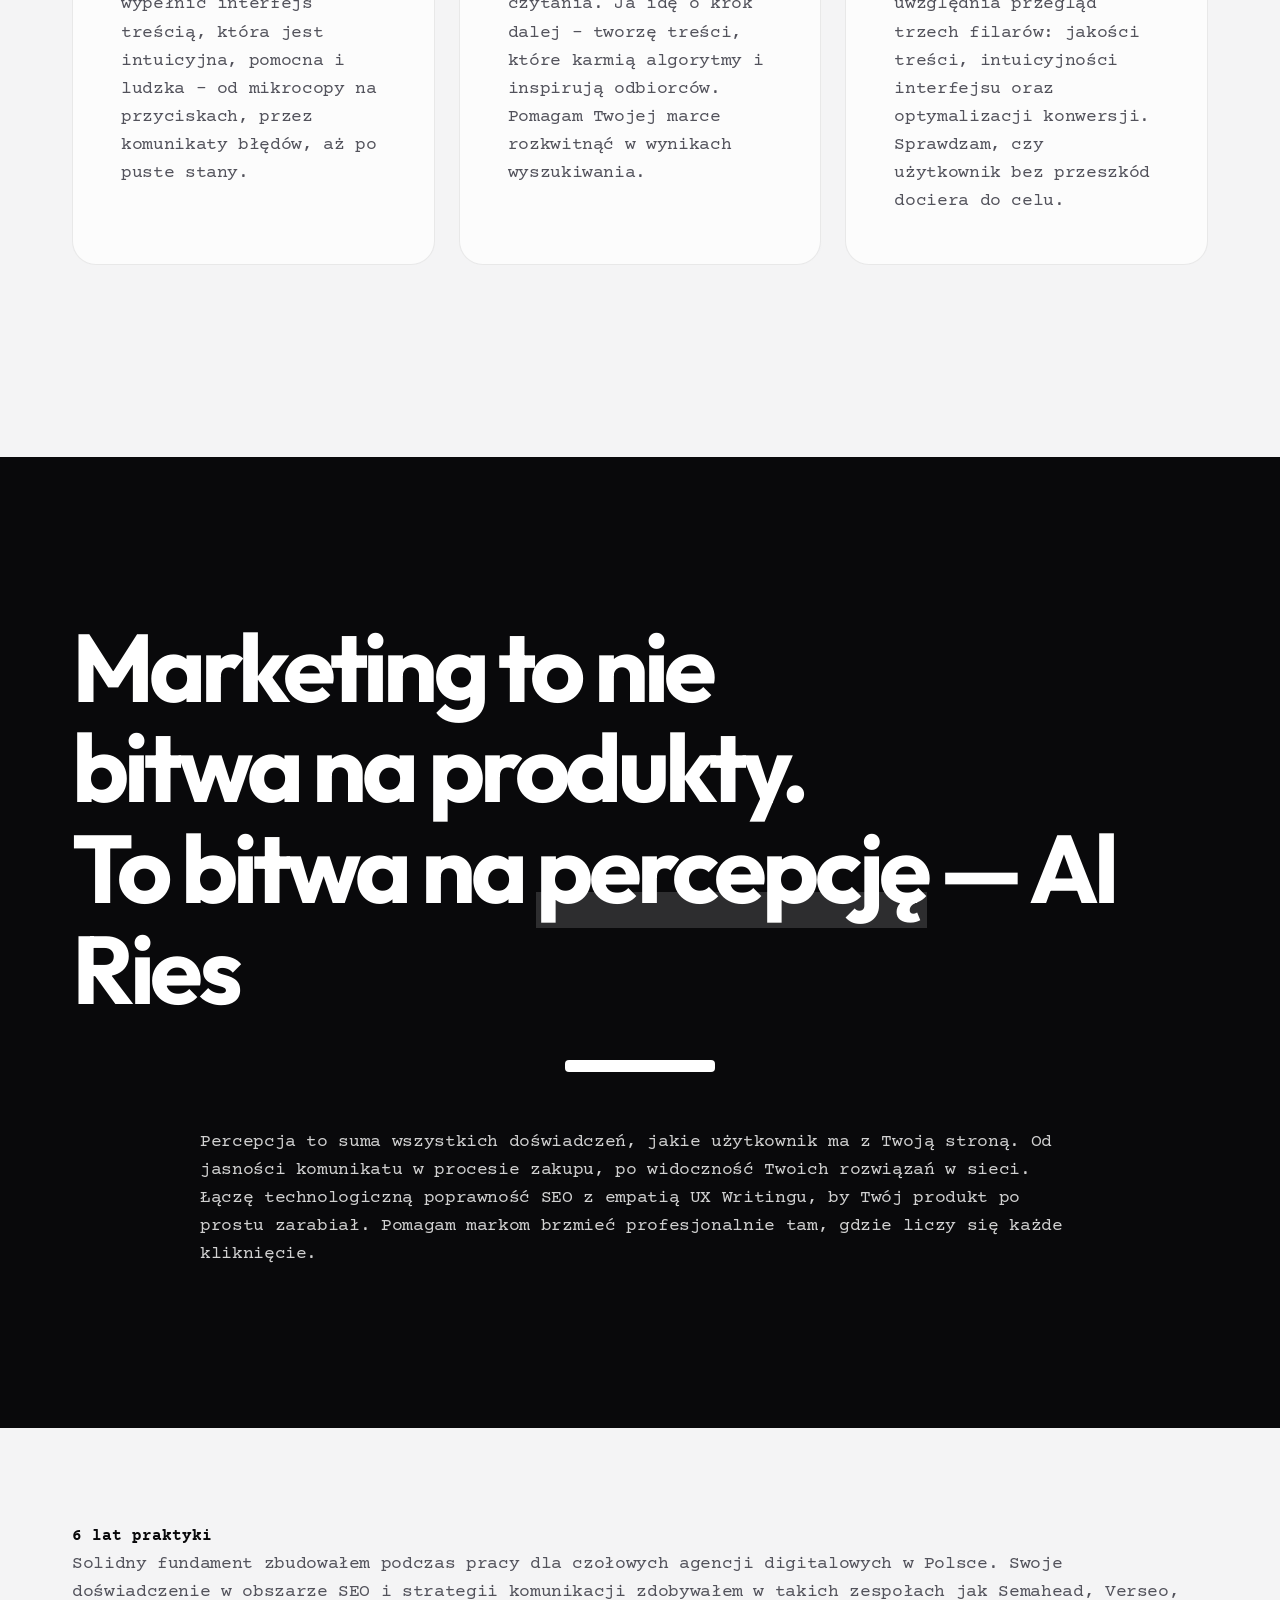
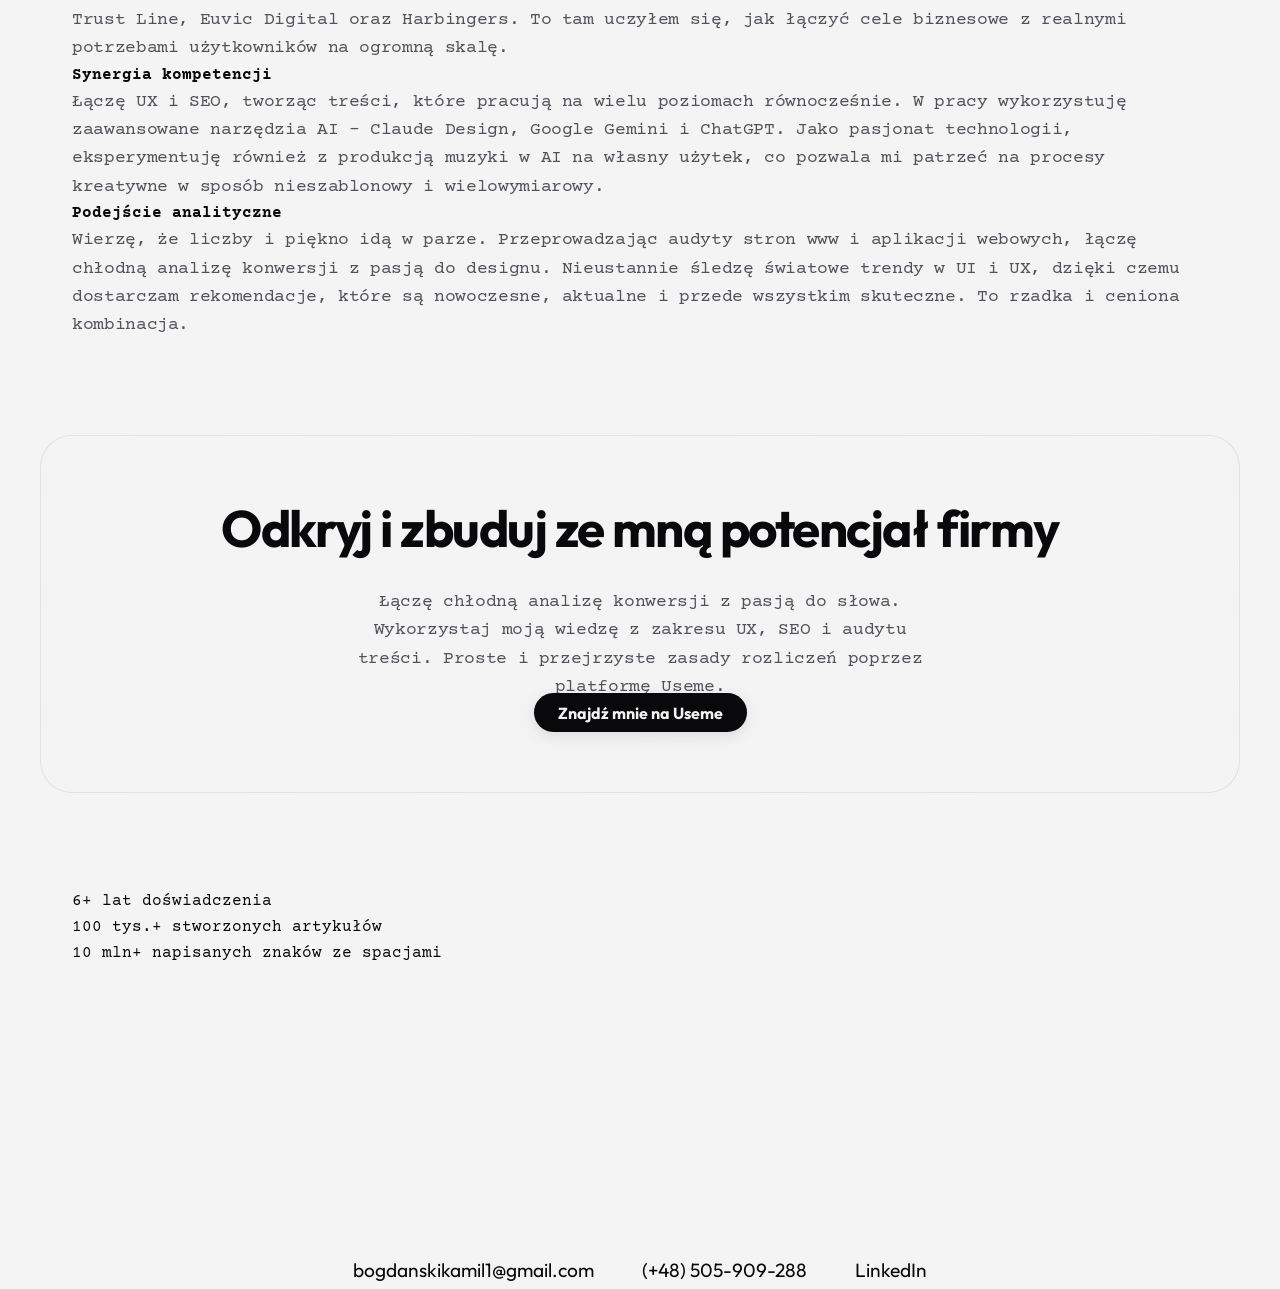
==== commit 43fa428c: "Update index.html" ====
--- a/index.html
+++ b/index.html
@@ -132,13 +132,13 @@
             </div>
 
             <div class="metric-card">
-                <span class="metric-number">1000+</span>
+                <span class="metric-number">100 tys.+</span>
                 <span class="metric-label">stworzonych artykułów</span>
             </div>
 
             <div class="metric-card">
-                <span class="metric-number">1mln+</span>
-                <span class="metric-label">napisanych zzs</span>
+                <span class="metric-number">10 mln+</span>
+                <span class="metric-label">napisanych znaków ze spacjami</span>
             </div>
 
         </div>
--- a/style.css
+++ b/style.css
@@ -480,6 +480,11 @@
     margin: 0 auto;
     max-width: 95%; /* Żeby tekst nie dotykał samych krawędzi */
 }
+    /* --- PRZYCISK USEME W SEKCJI O MNIE --- */
+.useme-btn {
+    display: inline-block;
+    margin-top: 2.5rem;
+}
 * --- RESPONSIVNESS --- */
 @media (max-width: 768px) {
     /* Nawigacja: ukrywamy środkowe linki, zmniejszamy przycisk */
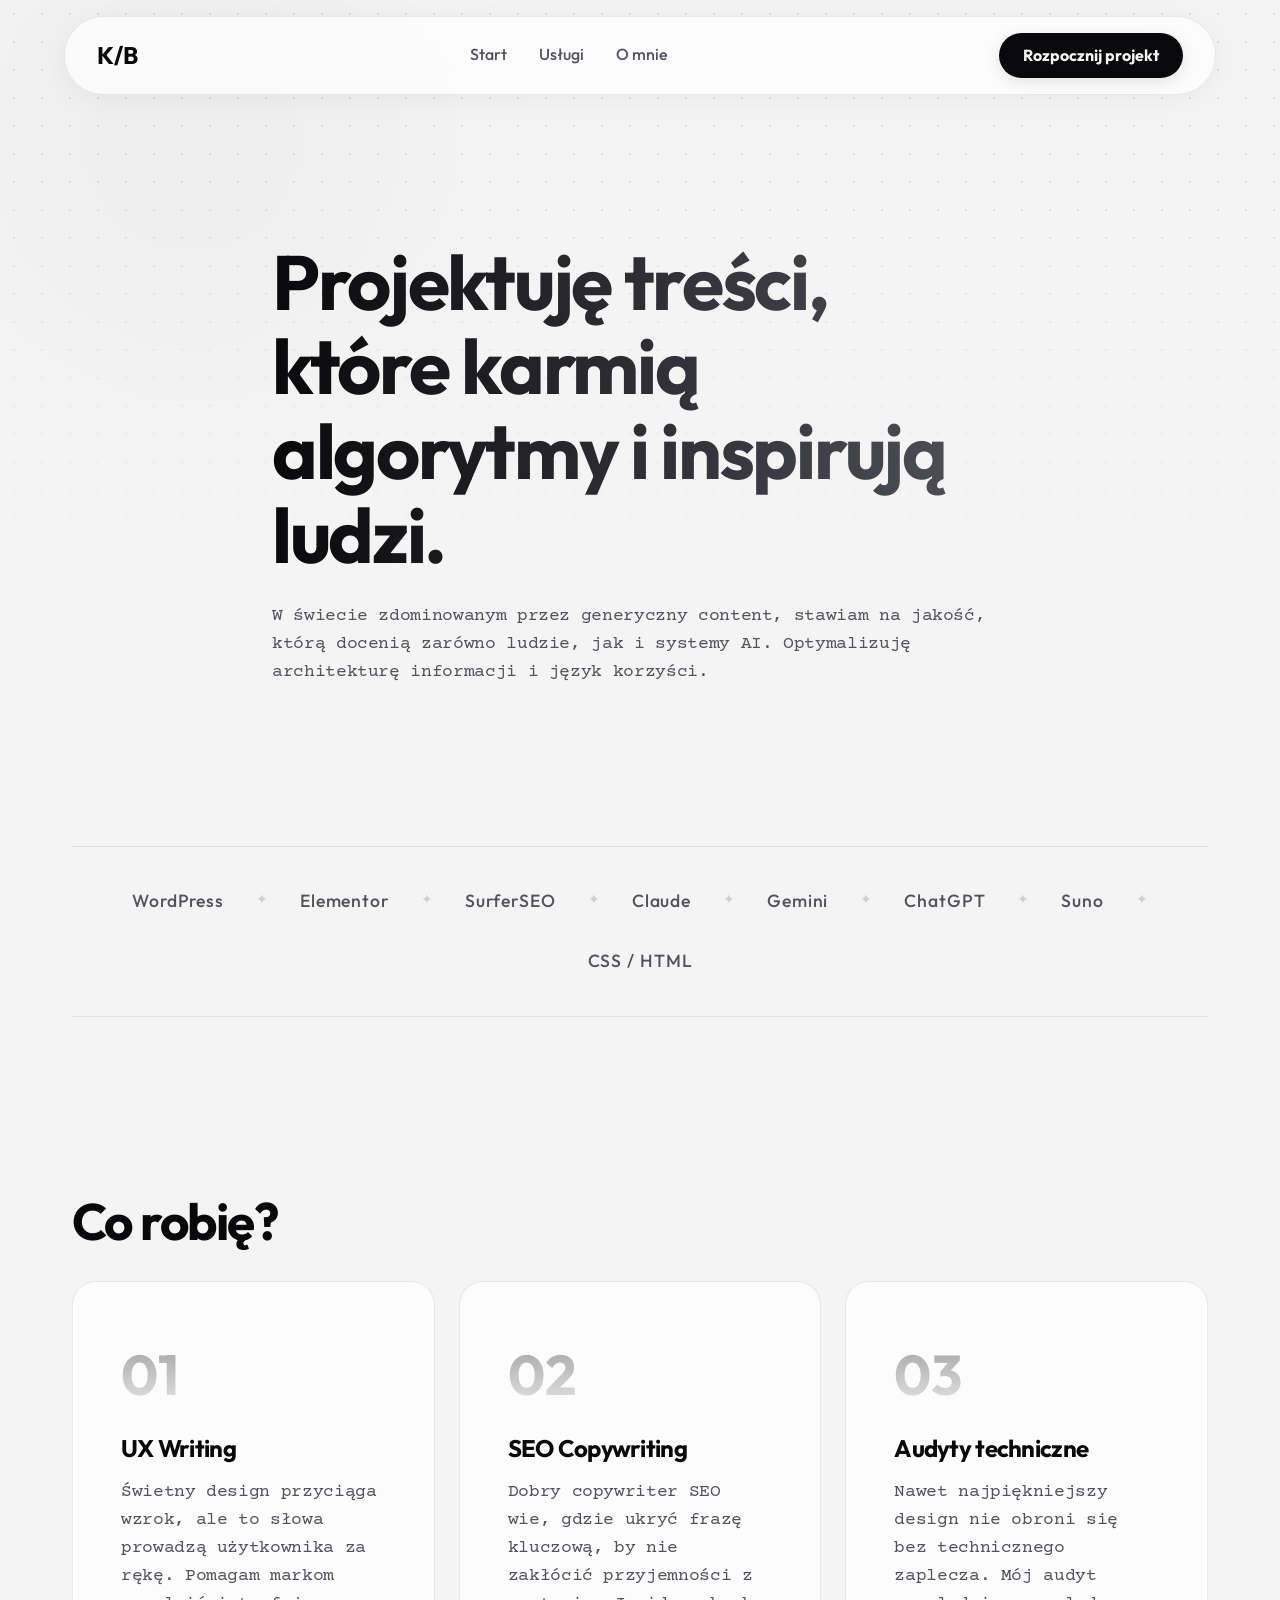
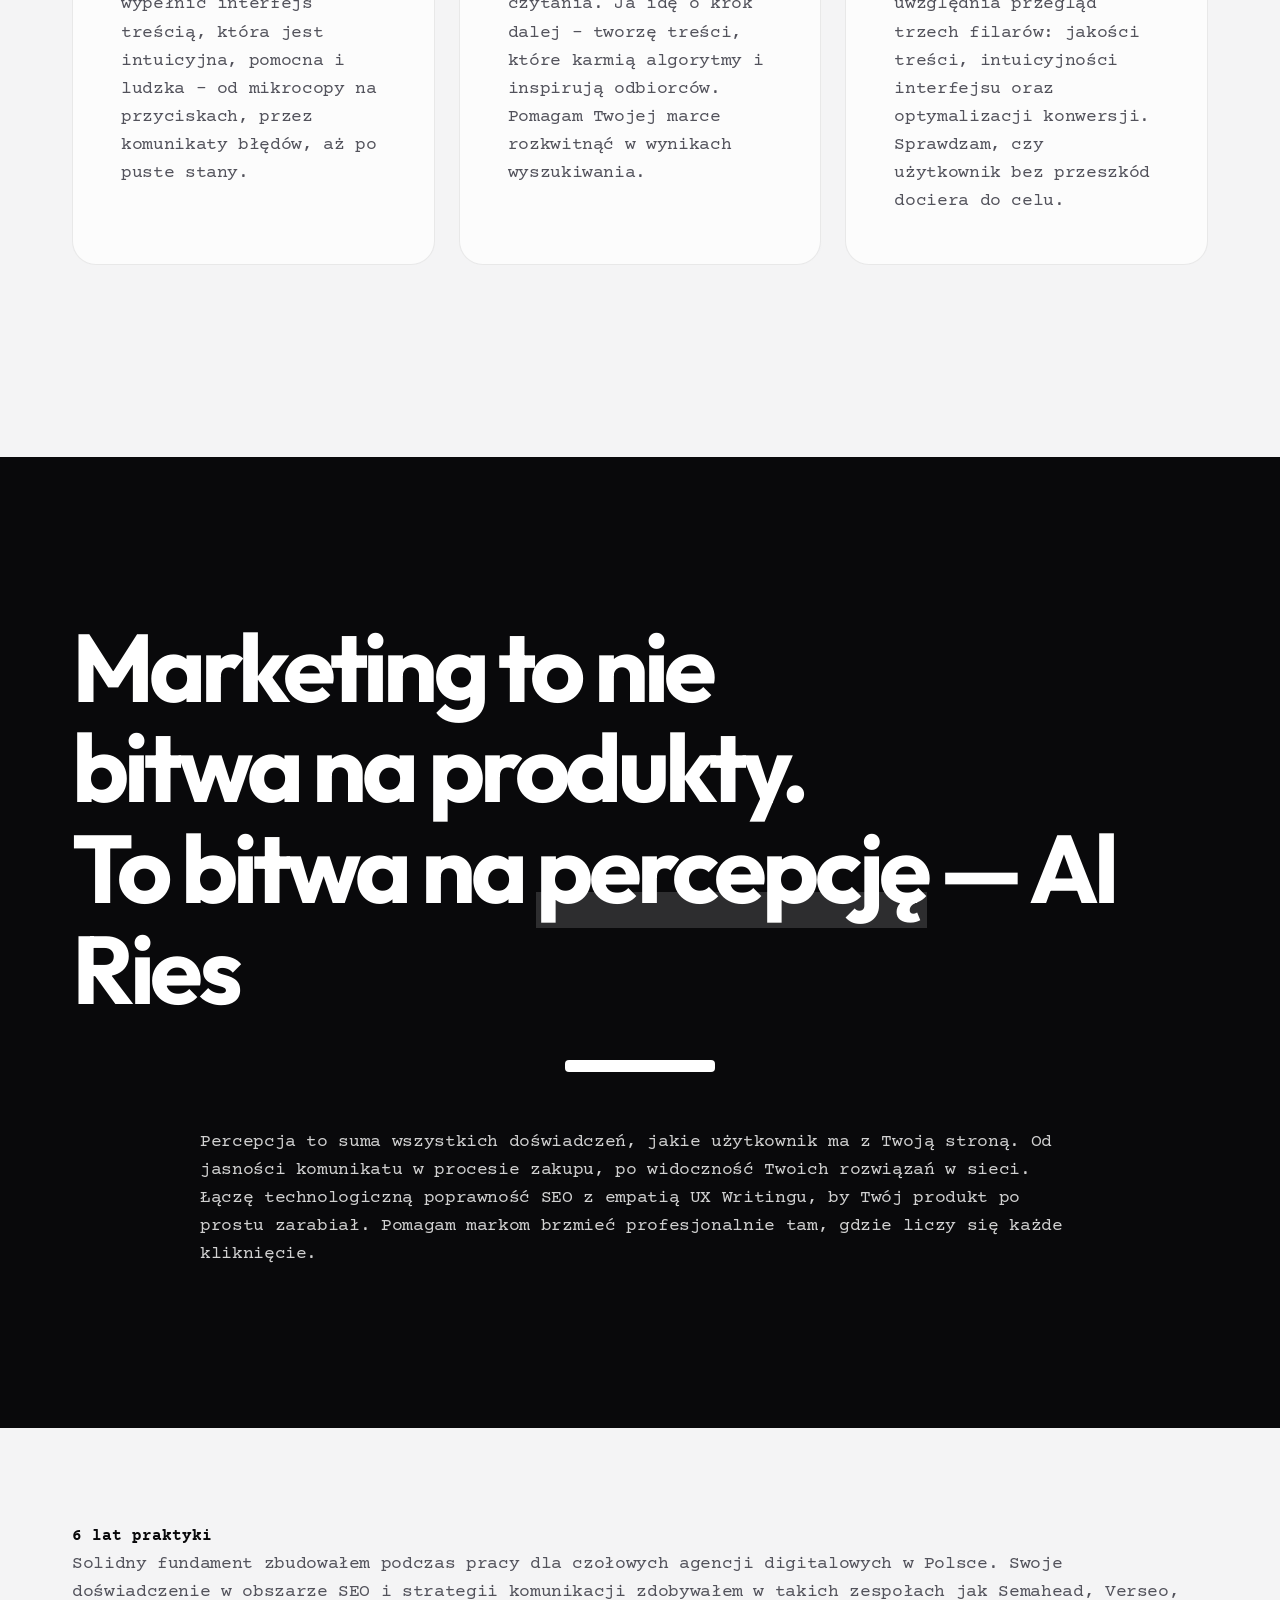
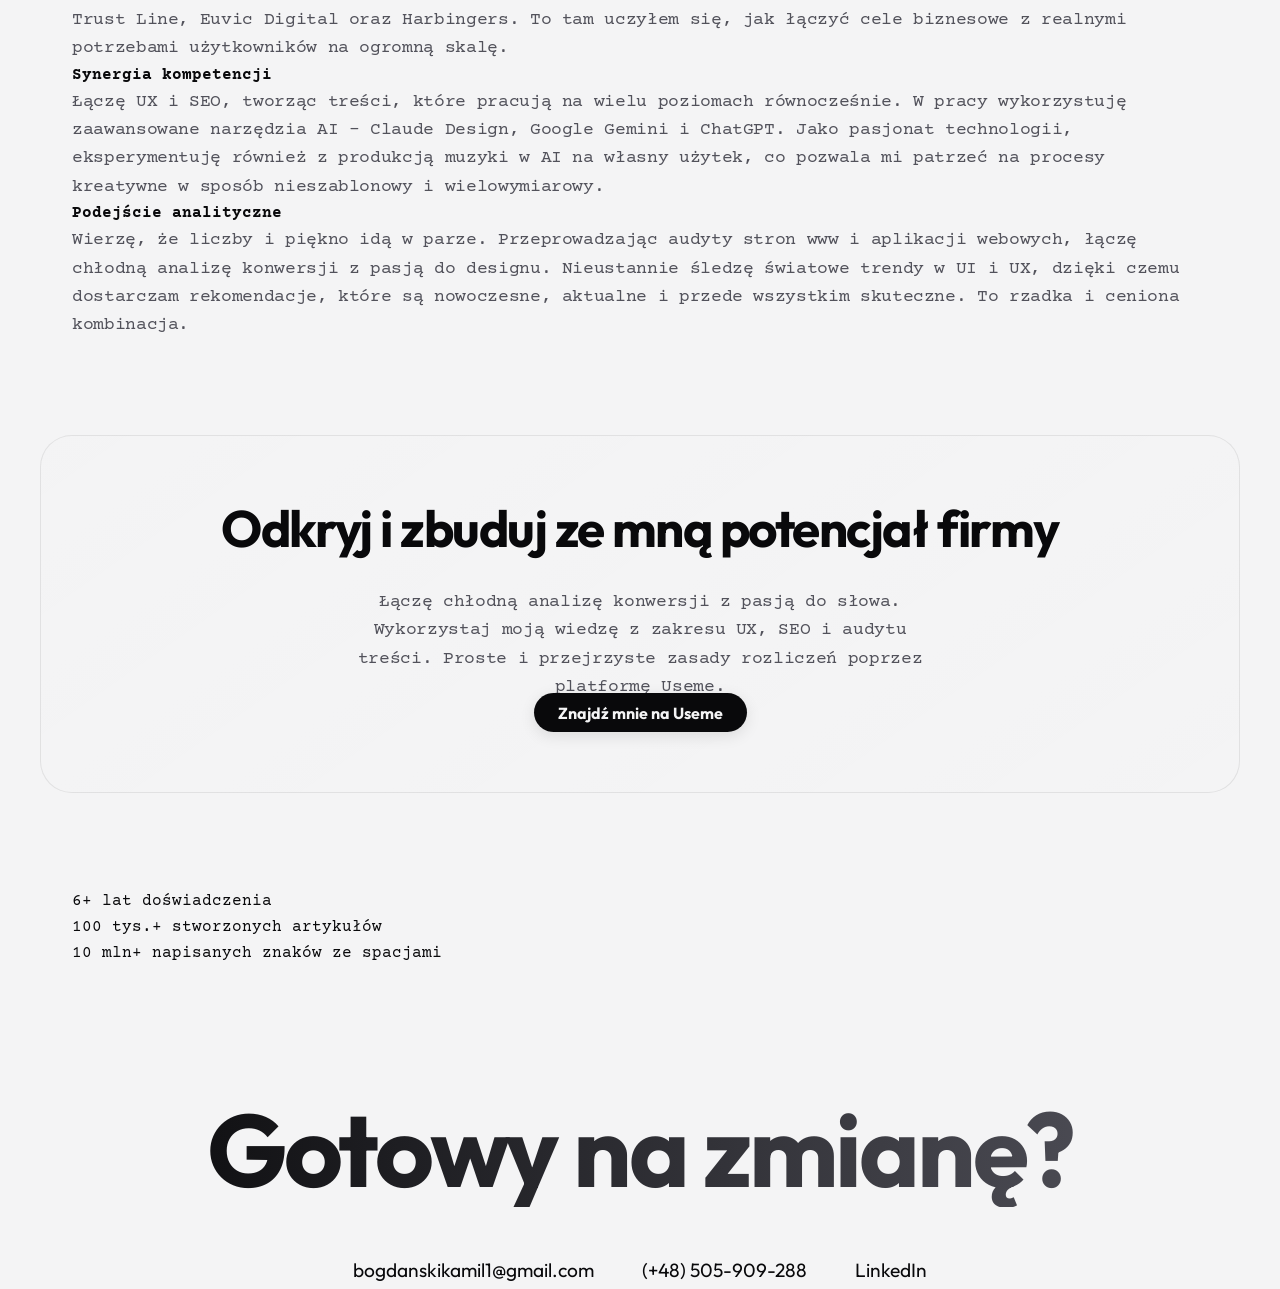
==== commit dd3d9910: "Update index.html" ====
--- a/index.html
+++ b/index.html
@@ -83,34 +83,23 @@
             </p>
         </div>
     </section>
+   <!-- Sekcja Wartości / Doświadczenia (Zunifikowana z designem 2026) -->
     <section id="values" class="container fade-in">
-        <div class="editorial-grid">
+        <div class="advantages-grid">
             
-            <article class="editorial-item">
-                <div class="editorial-header">
-                    <h4>6 lat praktyki</h4>
-                </div>
-                <div class="editorial-body">
-                    <p>Solidny fundament zbudowałem podczas pracy dla czołowych agencji digitalowych w Polsce. Swoje doświadczenie w obszarze SEO i strategii komunikacji zdobywałem w takich zespołach jak Semahead, Verseo, Trust Line, Euvic Digital oraz Harbingers. To tam uczyłem się, jak łączyć cele biznesowe z realnymi potrzebami użytkowników na ogromną skalę.</p>
-                </div>
+            <article class="advantage-card">
+                <h4>6 lat praktyki</h4>
+                <p>Solidny fundament zbudowałem podczas pracy dla czołowych agencji digitalowych w Polsce. Swoje doświadczenie w obszarze SEO i strategii komunikacji zdobywałem w takich zespołach jak Semahead, Verseo, Trust Line, Euvic Digital oraz Harbingers. To tam uczyłem się, jak łączyć cele biznesowe z realnymi potrzebami użytkowników na ogromną skalę.</p>
             </article>
 
-            <article class="editorial-item">
-                <div class="editorial-header">
-                    <h4>Synergia kompetencji</h4>
-                </div>
-                <div class="editorial-body">
-                    <p>Łączę UX i SEO, tworząc treści, które pracują na wielu poziomach równocześnie. W pracy wykorzystuję zaawansowane narzędzia AI – Claude Design, Google Gemini i ChatGPT. Jako pasjonat technologii, eksperymentuję również z produkcją muzyki w AI na własny użytek, co pozwala mi patrzeć na procesy kreatywne w sposób nieszablonowy i wielowymiarowy.</p>
-                </div>
+            <article class="advantage-card">
+                <h4>Synergia kompetencji</h4>
+                <p>Łączę UX i SEO, tworząc treści, które pracują na wielu poziomach równocześnie. W pracy wykorzystuję zaawansowane narzędzia AI – Claude Design, Google Gemini i ChatGPT. Jako pasjonat technologii, eksperymentuję również z produkcją muzyki w AI na własny użytek, co pozwala mi patrzeć na procesy kreatywne w sposób nieszablonowy i wielowymiarowy.</p>
             </article>
 
-            <article class="editorial-item">
-                <div class="editorial-header">
-                    <h4>Podejście analityczne</h4>
-                </div>
-                <div class="editorial-body">
-                    <p>Wierzę, że liczby i piękno idą w parze. Przeprowadzając audyty stron www i aplikacji webowych, łączę chłodną analizę konwersji z pasją do designu. Nieustannie śledzę światowe trendy w UI i UX, dzięki czemu dostarczam rekomendacje, które są nowoczesne, aktualne i przede wszystkim skuteczne. To rzadka i ceniona kombinacja.</p>
-                </div>
+            <article class="advantage-card">
+                <h4>Podejście analityczne</h4>
+                <p>Wierzę, że liczby i piękno idą w parze. Przeprowadzając audyty stron www i aplikacji webowych, łączę chłodną analizę konwersji z pasją do designu. Nieustannie śledzę światowe trendy w UI i UX, dzięki czemu dostarczam rekomendacje, które są nowoczesne, aktualne i przede wszystkim skuteczne. To rzadka i ceniona kombinacja.</p>
             </article>
 
         </div>
--- a/style.css
+++ b/style.css
@@ -153,26 +153,24 @@
     z-index: 2; /* Upewnia błąd, że tekst jest zawsze NAD obrazkiem */
 }
 
-/* Styl dla tematycznego tła */
+/* Styl dla tematycznego tła - Nowa wersja ze wzorem (Dot Grid) */
 .hero-thematic-bg {
     position: absolute;
-    top: 20%; /* Zaczyna się nieco niżej, pod nagłówkiem */
-    right: -5%;
-    width: 60vw;
-    height: 70%;
-    /* Podmień poniższy link na własną grafikę z repozytorium, np. url('grafika.png') */
-    background-image: url('https://images.unsplash.com/photo-1618005182384-a83a8bd57fbe?q=80&w=1964&auto=format&fit=crop'); 
-    background-size: contain;
-    background-repeat: no-repeat;
-    background-position: right center;
-    opacity: 0.06; /* Bardzo niskie krycie (6%), delikatny znak wodny */
+    top: 0;
+    left: 0;
+    width: 100%;
+    height: 100%; /* Wypełnia całą sekcję Hero */
+    
+    /* Tworzy drobną siatkę kropek */
+    background-image: radial-gradient(rgba(0, 0, 0, 0.08) 1.5px, transparent 1.5px);
+    background-size: 28px 28px; /* Rozmiar siatki (odstępy między kropkami) */
+    
+    z-index: 1;
     pointer-events: none; /* Ignoruje kliknięcia myszką */
-    z-index: 1;
     
-    /* Płynne wtopienie obrazka w tło strony (maskowanie) */
-    mix-blend-mode: multiply; /* Ładnie komponuje obrazek z jasnym tłem */
-    mask-image: radial-gradient(circle at right, black 30%, transparent 80%);
-    -webkit-mask-image: radial-gradient(circle at right, black 30%, transparent 80%);
+    /* Płynne zanikanie wzoru z góry na dół */
+    mask-image: linear-gradient(to bottom, black 20%, transparent 95%);
+    -webkit-mask-image: linear-gradient(to bottom, black 20%, transparent 95%);
 }
 
 /* --- STATYCZNY SEPARATOR NARZĘDZI --- */
@@ -285,8 +283,12 @@
 
 .footer-title {
     font-size: clamp(3rem, 8vw, 7rem);
-    color: rgba(255, 255, 255, 0.05);
     margin-bottom: 3rem;
+    /* Zmieniamy z ledwo widocznego na mocny, ciemny gradient */
+    background: linear-gradient(to right, var(--text-main), var(--text-muted));
+    -webkit-background-clip: text;
+    -webkit-text-fill-color: transparent;
+    letter-spacing: -0.03em;
 }
 
 .footer-links {
@@ -485,51 +487,61 @@
     display: inline-block;
     margin-top: 2.5rem;
 }
-* --- RESPONSIVNESS --- */
+/* --- RESPONSIVNESS (Kuloodporna wersja mobilna) --- */
 @media (max-width: 768px) {
-    /* Nawigacja: ukrywamy środkowe linki, zmniejszamy przycisk */
+    /* 1. Naprawa nawigacji - ukrywamy środkowe linki i pomniejszamy przycisk */
     .nav-links { 
         display: none !important; 
     }
     .navbar { 
-        padding: 0.8rem 1.2rem; 
-        width: 95%;
+        padding: 0.8rem 1.2rem !important; 
+        width: 95% !important; 
     }
     .btn-glow { 
-        padding: 0.5rem 1rem; 
-        font-size: 0.85rem; 
-    }
-
-    /* Hero: ukrywamy tło, by nie psuło czytelności na Safari */
+        padding: 0.5rem 1rem !important; 
+        font-size: 0.85rem !important; 
+    }
+
+    /* 2. Ukrycie problematycznego tła na Safari */
     .hero-thematic-bg { 
         display: none !important; 
     }
     .hero-section { 
-        padding-top: 9rem; 
-        padding-bottom: 4rem;
-        min-height: auto;
-    }
-
-    /* Bento Grid: wymuszamy układ kafelków jeden pod drugim */
-    .bento-grid { 
+        padding-top: 9rem !important; 
+        padding-bottom: 4rem !important; 
+        min-height: auto !important; 
+    }
+
+    /* 3. Naprawa wszystkich kafelków (Usługi, Liczby, Wartości) - jeden pod drugim */
+    .bento-grid, 
+    .metrics-grid, 
+    .editorial-grid { 
         grid-template-columns: 1fr !important; 
-    }
-    .bento-card { 
-        padding: 2rem; 
-    }
-
-    /* Cytat: skalujemy w dół */
-    .massive-quote { 
+        gap: 1.5rem !important; 
+        margin-bottom: 3rem !important;
+    }
+    
+    .bento-card, 
+    .metric-card { 
+        padding: 2rem 1.5rem !important; 
+    }
+
+    /* 4. Skalowanie dużych fontów i cytatów */
+    h1 { font-size: 2.8rem !important; }
+    .massive-quote, 
+    .massive-quote-v2 { 
         font-size: 2.2rem !important; 
     }
-    .thick-underline { 
-        border-bottom-width: 4px !important; 
-    }
-    .quote-section {
-        padding: 4rem 1.5rem !important;
-    }
+    .thick-white-line { width: 80px !important; height: 8px !important; }
     
-    /* Ogólne wyrównania dla mniejszych ekranów */
-    .container {
-        padding: 0 1.5rem;
-    }
+    .quote-section, 
+    .quote-section-v2 { 
+        padding: 4rem 1.5rem !important; 
+        margin: 3rem 0 !important;
+    }
+
+    /* 5. Skalowanie stopki i separatora */
+    .footer-title { font-size: 3rem !important; margin-bottom: 2rem !important; }
+    .tools-separator { gap: 1rem !important; padding: 1.5rem 0 !important; }
+    .tool-item { font-size: 0.9rem !important; }
+}
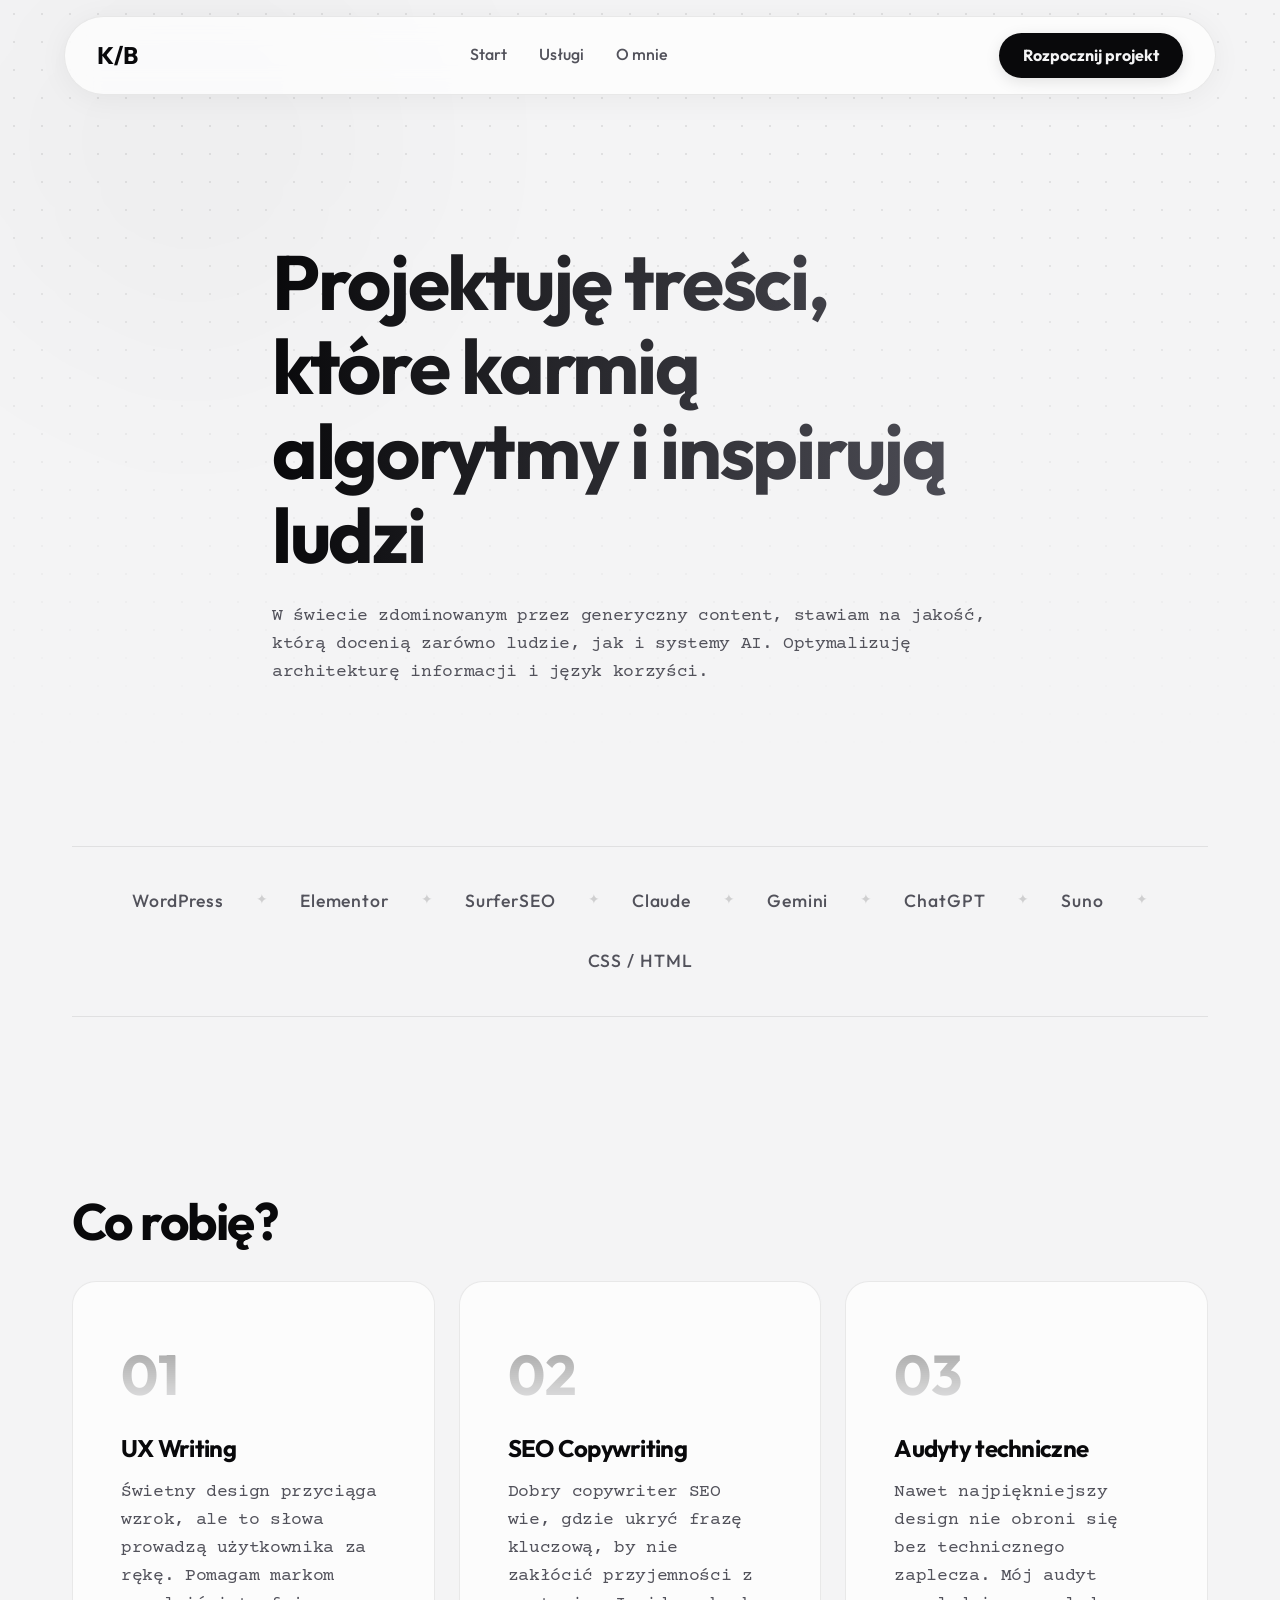
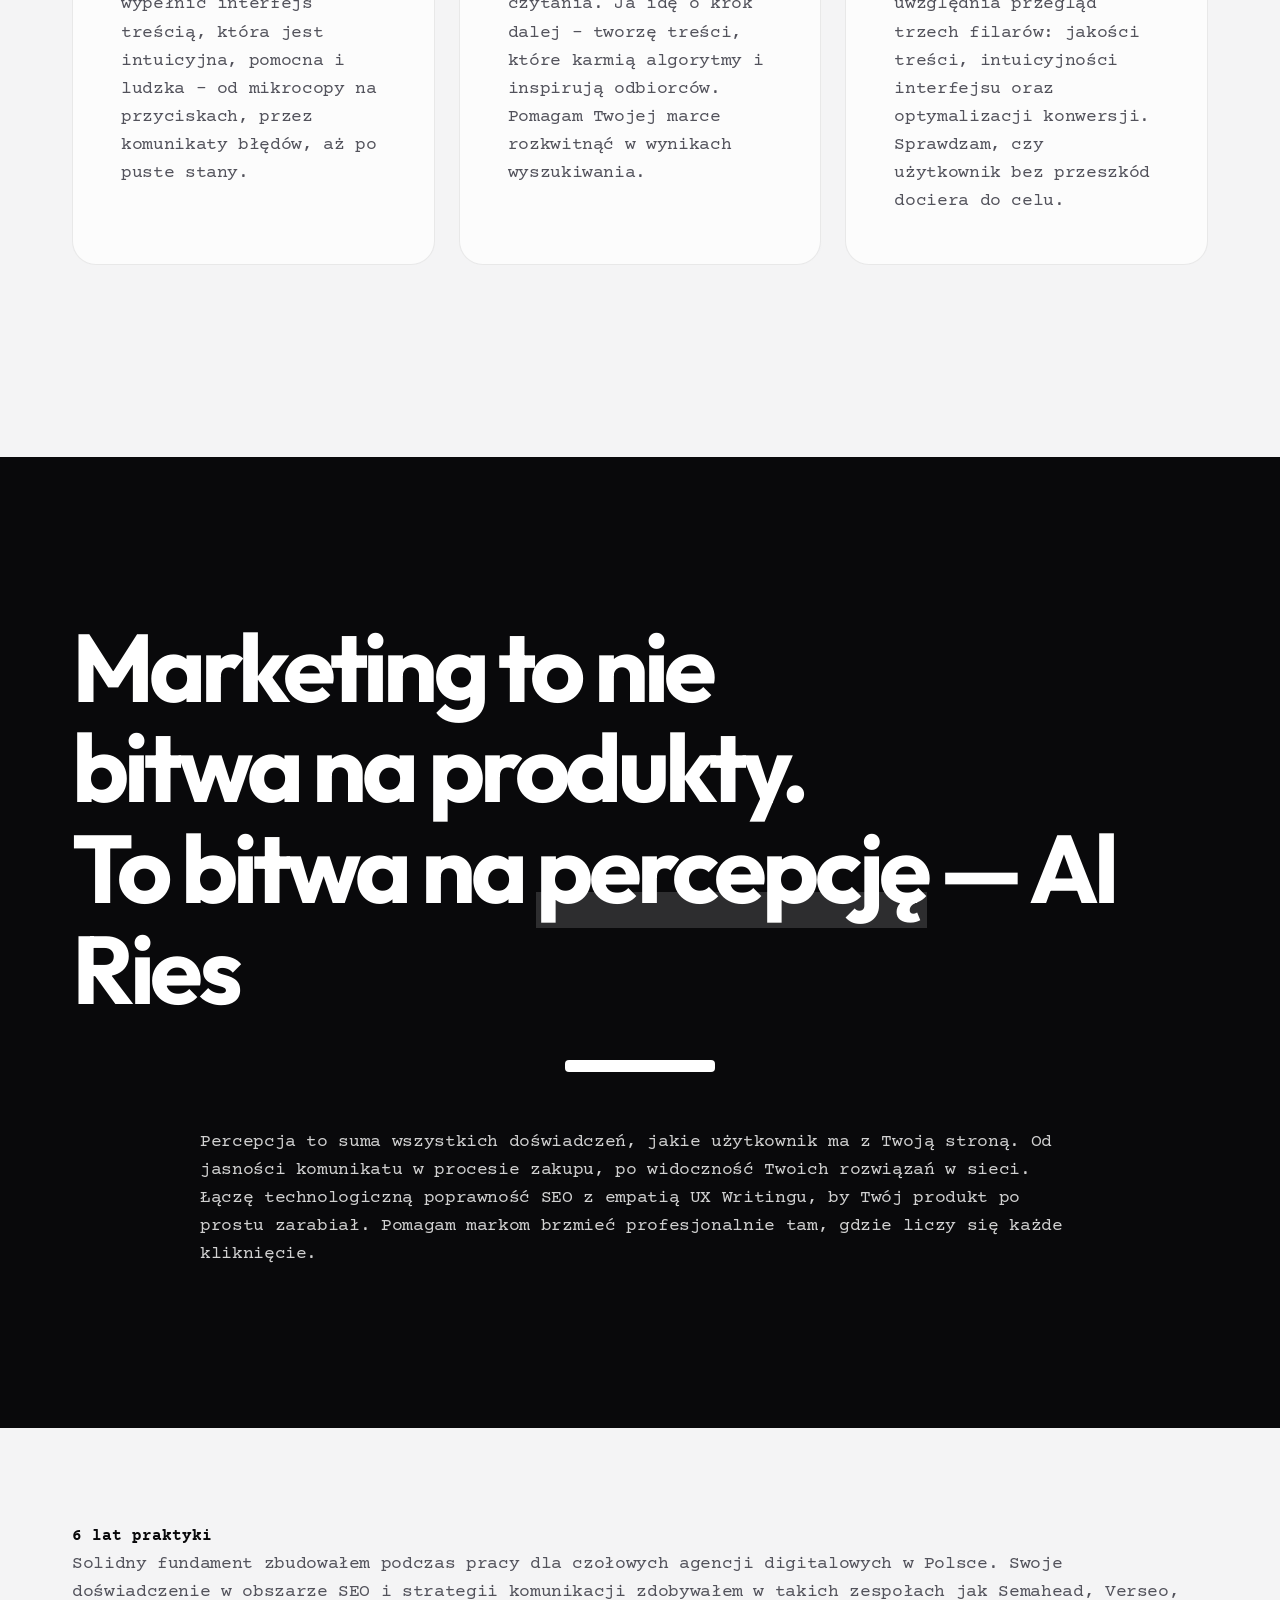
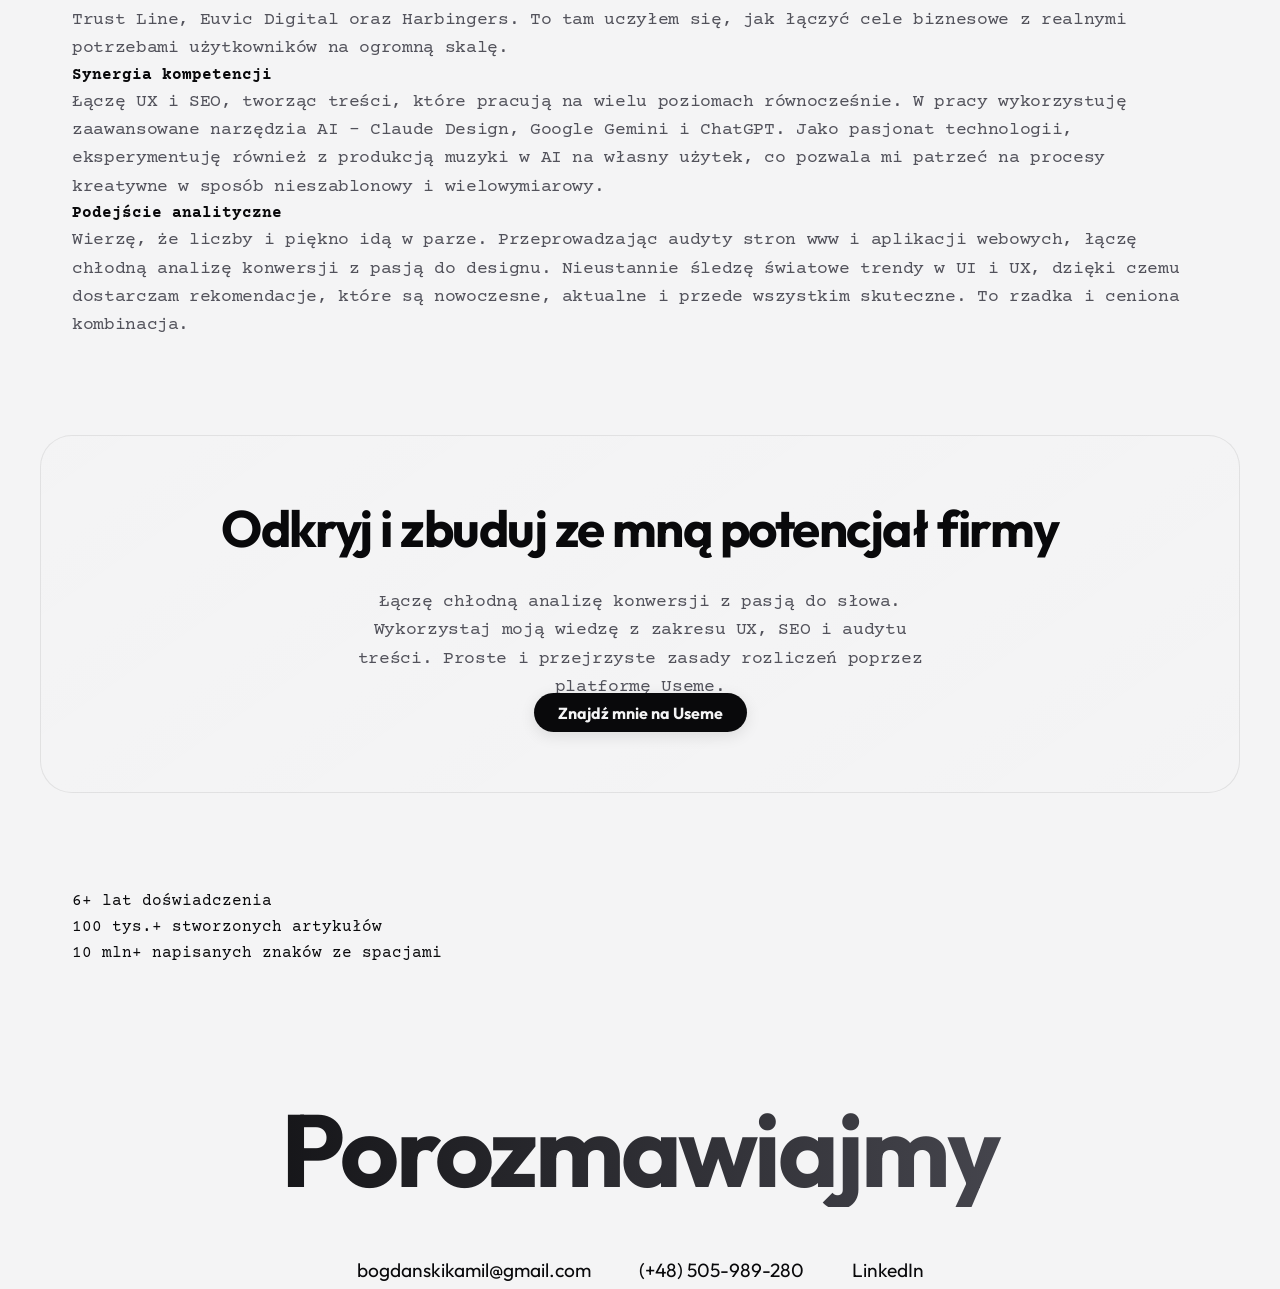
==== commit d973bafb: "Update index.html" ====
--- a/index.html
+++ b/index.html
@@ -26,7 +26,7 @@
         <div class="hero-thematic-bg"></div>
 
         <div class="container hero-content fade-in">
-            <h1>Projektuję treści, które karmią algorytmy i inspirują ludzi.</h1>
+            <h1>Projektuję treści, które karmią algorytmy i inspirują ludzi</h1>
             <p>W świecie zdominowanym przez generyczny content, stawiam na jakość, którą docenią zarówno ludzie, jak i systemy AI. Optymalizuję architekturę informacji i język korzyści.</p>
         </div>
     </header>
@@ -134,10 +134,10 @@
     </section>
     <footer id="contact" class="footer-section">
         <div class="container">
-            <h2 class="footer-title">Gotowy na zmianę?</h2>
+            <h2 class="footer-title">Porozmawiajmy</h2>
             <div class="footer-links">
-                <a href="mailto:bogdanskikamil1@gmail.com" class="hover-underline">bogdanskikamil1@gmail.com</a>
-                <a href="tel:+48505909288" class="hover-underline">(+48) 505-909-288</a>
+                <a href="mailto:bogdanskikamil1@gmail.com" class="hover-underline">bogdanskikamil@gmail.com</a>
+                <a href="tel:+48505909288" class="hover-underline">(+48) 505-989-280</a>
                 <a href="https://www.linkedin.com/in/kamilbogdanski/" target="_blank" class="hover-underline">LinkedIn</a>
             </div>
         </div>
--- a/style.css
+++ b/style.css
@@ -435,112 +435,101 @@
     letter-spacing: -0.04em;
 }
 
-/* Etykiety w maszynowym foncie Courier Prime */
-.metric-label {
-    display: block;
-    font-family: var(--font-body);
-    font-size: 1rem;
-    color: var(--text-muted);
-    letter-spacing: -0.02em;
-}
-    /* --- SEKCJA WARTOŚCI (KAFELKI EDITORIAL) --- */
-.editorial-grid {
+/* --- SEKCJA WARTOŚCI (NOWE KAFELKI ZALET) --- */
+.advantages-grid {
     display: grid;
     grid-template-columns: repeat(3, 1fr);
-    gap: 3rem; /* Duży odstęp dla zachowania oddechu */
-    margin: 4rem 0 8rem 0; /* Odstępy od innych sekcji */
-}
-
-.editorial-item {
+    gap: 1.5rem; 
+    margin: 4rem 0 6rem 0;
+}
+
+.advantage-card {
+    background: var(--card-bg);
+    border: 1px solid var(--card-border);
+    border-radius: 24px;
+    padding: 3rem 2.5rem;
+    backdrop-filter: blur(10px);
+    -webkit-backdrop-filter: blur(10px);
+    transition: all 0.3s ease;
     display: flex;
     flex-direction: column;
 }
 
-.editorial-header {
-    background-color: #7A7A71; /* Zgaszony, oliwkowy grafit ze screena */
-    padding: 1.2rem 1rem;
-    text-align: center;
-    margin-bottom: 1.5rem;
-    box-shadow: 0 4px 15px rgba(0,0,0,0.05); /* Subtelny cień */
-}
-
-.editorial-header h4 {
-    color: #FFFFFF;
-    font-family: var(--font-heading); /* Outfit */
+.advantage-card:hover {
+    transform: translateY(-4px);
+    border-color: rgba(0, 0, 0, 0.15);
+    box-shadow: 0 10px 30px rgba(0, 0, 0, 0.02);
+}
+
+.advantage-card h4 {
+    font-family: var(--font-heading);
+    font-size: 1.5rem;
+    font-weight: 700;
+    color: var(--text-main);
+    margin-bottom: 1.2rem;
+    letter-spacing: -0.02em;
+    display: flex;
+    align-items: center;
+    gap: 0.6rem;
+}
+
+.advantage-card h4::before {
+    content: '✦';
+    color: rgba(0, 0, 0, 0.15);
     font-size: 1.2rem;
-    font-weight: 500;
-    margin: 0;
-    letter-spacing: 0.02em;
-}
-
-.editorial-body p {
-    font-family: var(--font-body); /* Courier Prime */
+    font-weight: 400;
+}
+
+.advantage-card p {
+    font-family: var(--font-body);
     font-size: 0.95rem;
     color: var(--text-muted);
-    text-align: center; /* Wyśrodkowanie tekstu jak na obrazku */
     line-height: 1.7;
-    margin: 0 auto;
-    max-width: 95%; /* Żeby tekst nie dotykał samych krawędzi */
-}
-    /* --- PRZYCISK USEME W SEKCJI O MNIE --- */
+    margin: 0;
+}
+
+/* --- PRZYCISK USEME W SEKCJI O MNIE --- */
 .useme-btn {
     display: inline-block;
     margin-top: 2.5rem;
 }
+
 /* --- RESPONSIVNESS (Kuloodporna wersja mobilna) --- */
 @media (max-width: 768px) {
-    /* 1. Naprawa nawigacji - ukrywamy środkowe linki i pomniejszamy przycisk */
-    .nav-links { 
-        display: none !important; 
-    }
-    .navbar { 
-        padding: 0.8rem 1.2rem !important; 
-        width: 95% !important; 
-    }
-    .btn-glow { 
-        padding: 0.5rem 1rem !important; 
-        font-size: 0.85rem !important; 
-    }
+    /* 1. Naprawa nawigacji */
+    .nav-links { display: none !important; }
+    .navbar { padding: 0.8rem 1.2rem !important; width: 95% !important; }
+    .btn-glow { padding: 0.5rem 1rem !important; font-size: 0.85rem !important; }
 
     /* 2. Ukrycie problematycznego tła na Safari */
-    .hero-thematic-bg { 
-        display: none !important; 
-    }
-    .hero-section { 
-        padding-top: 9rem !important; 
-        padding-bottom: 4rem !important; 
-        min-height: auto !important; 
-    }
-
-    /* 3. Naprawa wszystkich kafelków (Usługi, Liczby, Wartości) - jeden pod drugim */
+    .hero-thematic-bg { display: none !important; }
+    .hero-section { padding-top: 9rem !important; padding-bottom: 4rem !important; min-height: auto !important; }
+
+    /* 3. Naprawa wszystkich kafelków - 1 kolumna na telefonie */
     .bento-grid, 
     .metrics-grid, 
-    .editorial-grid { 
+    .advantages-grid { 
         grid-template-columns: 1fr !important; 
         gap: 1.5rem !important; 
         margin-bottom: 3rem !important;
     }
     
     .bento-card, 
-    .metric-card { 
-        padding: 2rem 1.5rem !important; 
-    }
-
-    /* 4. Skalowanie dużych fontów i cytatów */
+    .metric-card,
+    .advantage-card { 
+        padding: 2.5rem 1.5rem !important; 
+    }
+
+    /* 4. Skalowanie fontów i sekcji */
     h1 { font-size: 2.8rem !important; }
     .massive-quote, 
-    .massive-quote-v2 { 
-        font-size: 2.2rem !important; 
-    }
+    .massive-quote-v2 { font-size: 2.2rem !important; }
     .thick-white-line { width: 80px !important; height: 8px !important; }
     
     .quote-section, 
-    .quote-section-v2 { 
-        padding: 4rem 1.5rem !important; 
-        margin: 3rem 0 !important;
-    }
-
-    /* 5. Skalowanie stopki i separatora */
+    .quote-section-v2 { padding: 4rem 1.5rem !important; margin: 3rem 0 !important; }
+
+    /* 5. Skalowanie stopki */
     .footer-title { font-size: 3rem !important; margin-bottom: 2rem !important; }
     .tools-separator { gap: 1rem !important; padding: 1.5rem 0 !important; }
     .tool-item { font-size: 0.9rem !important; }
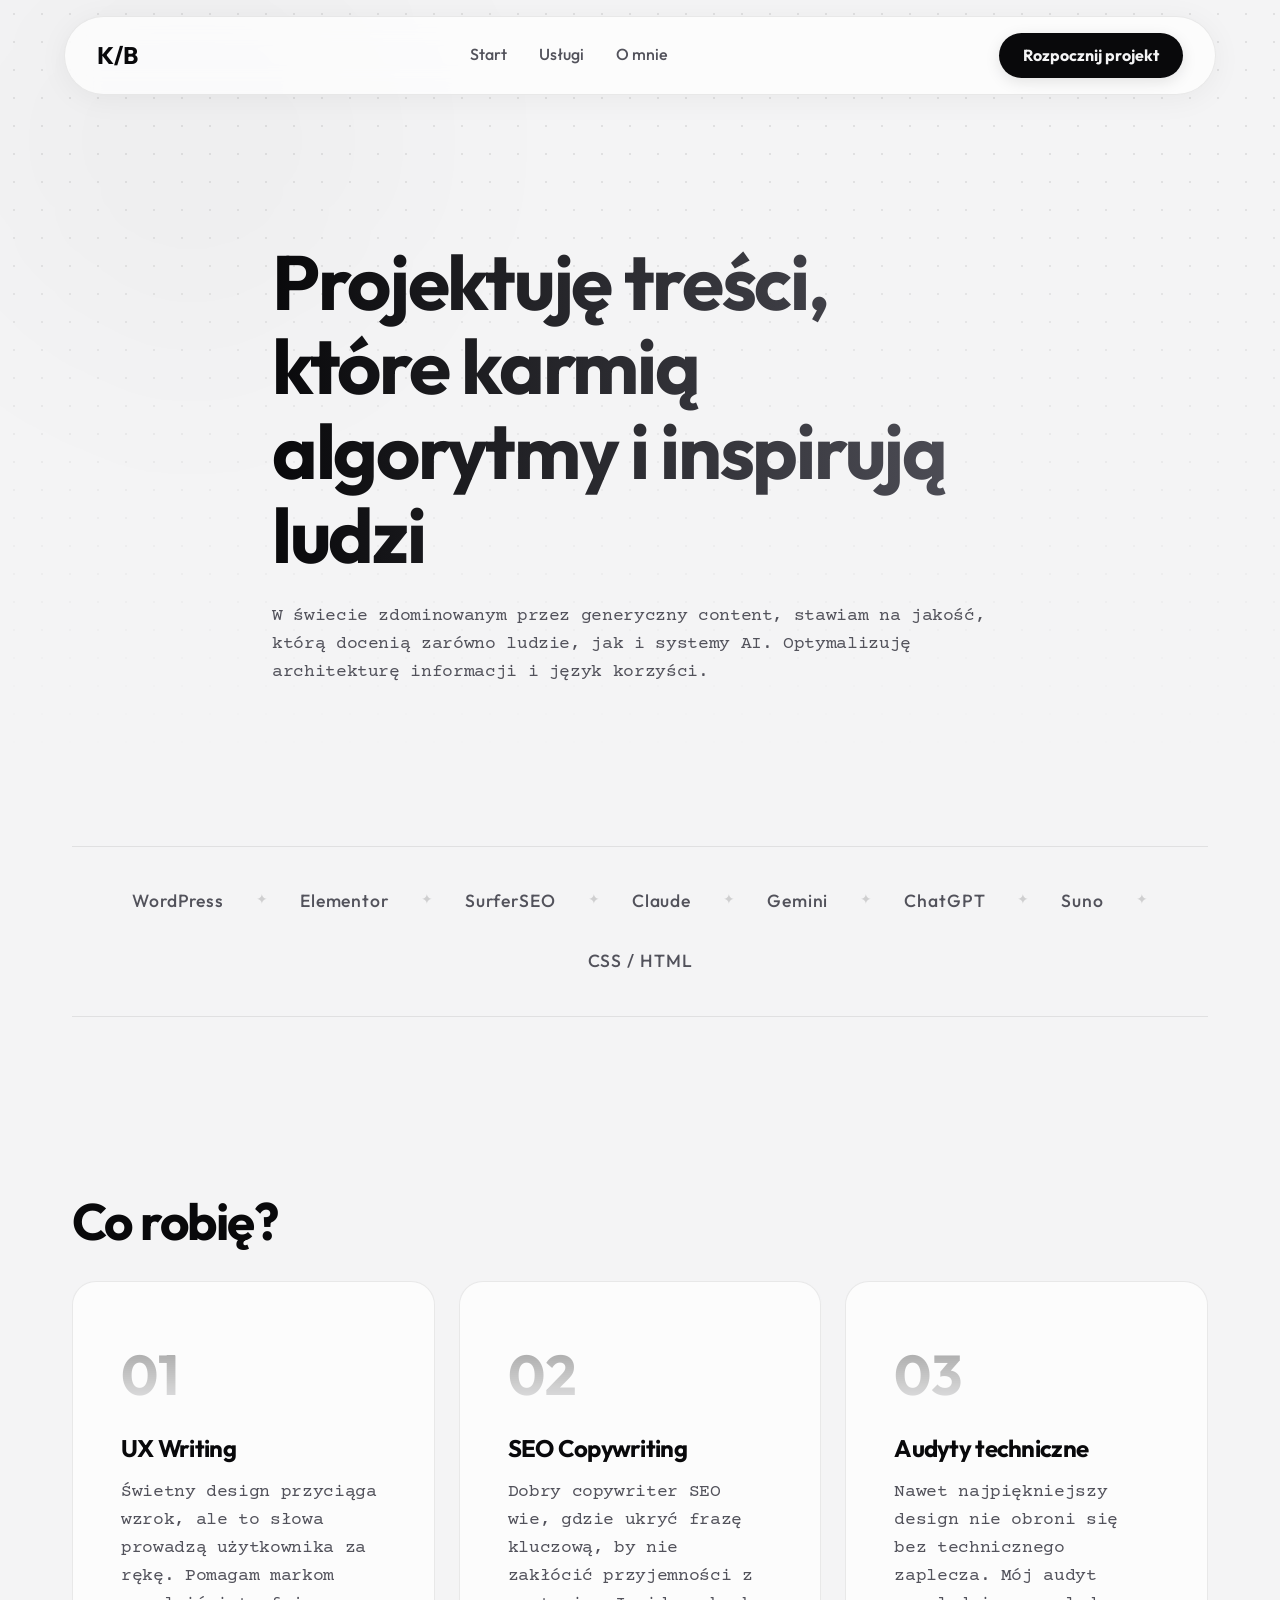
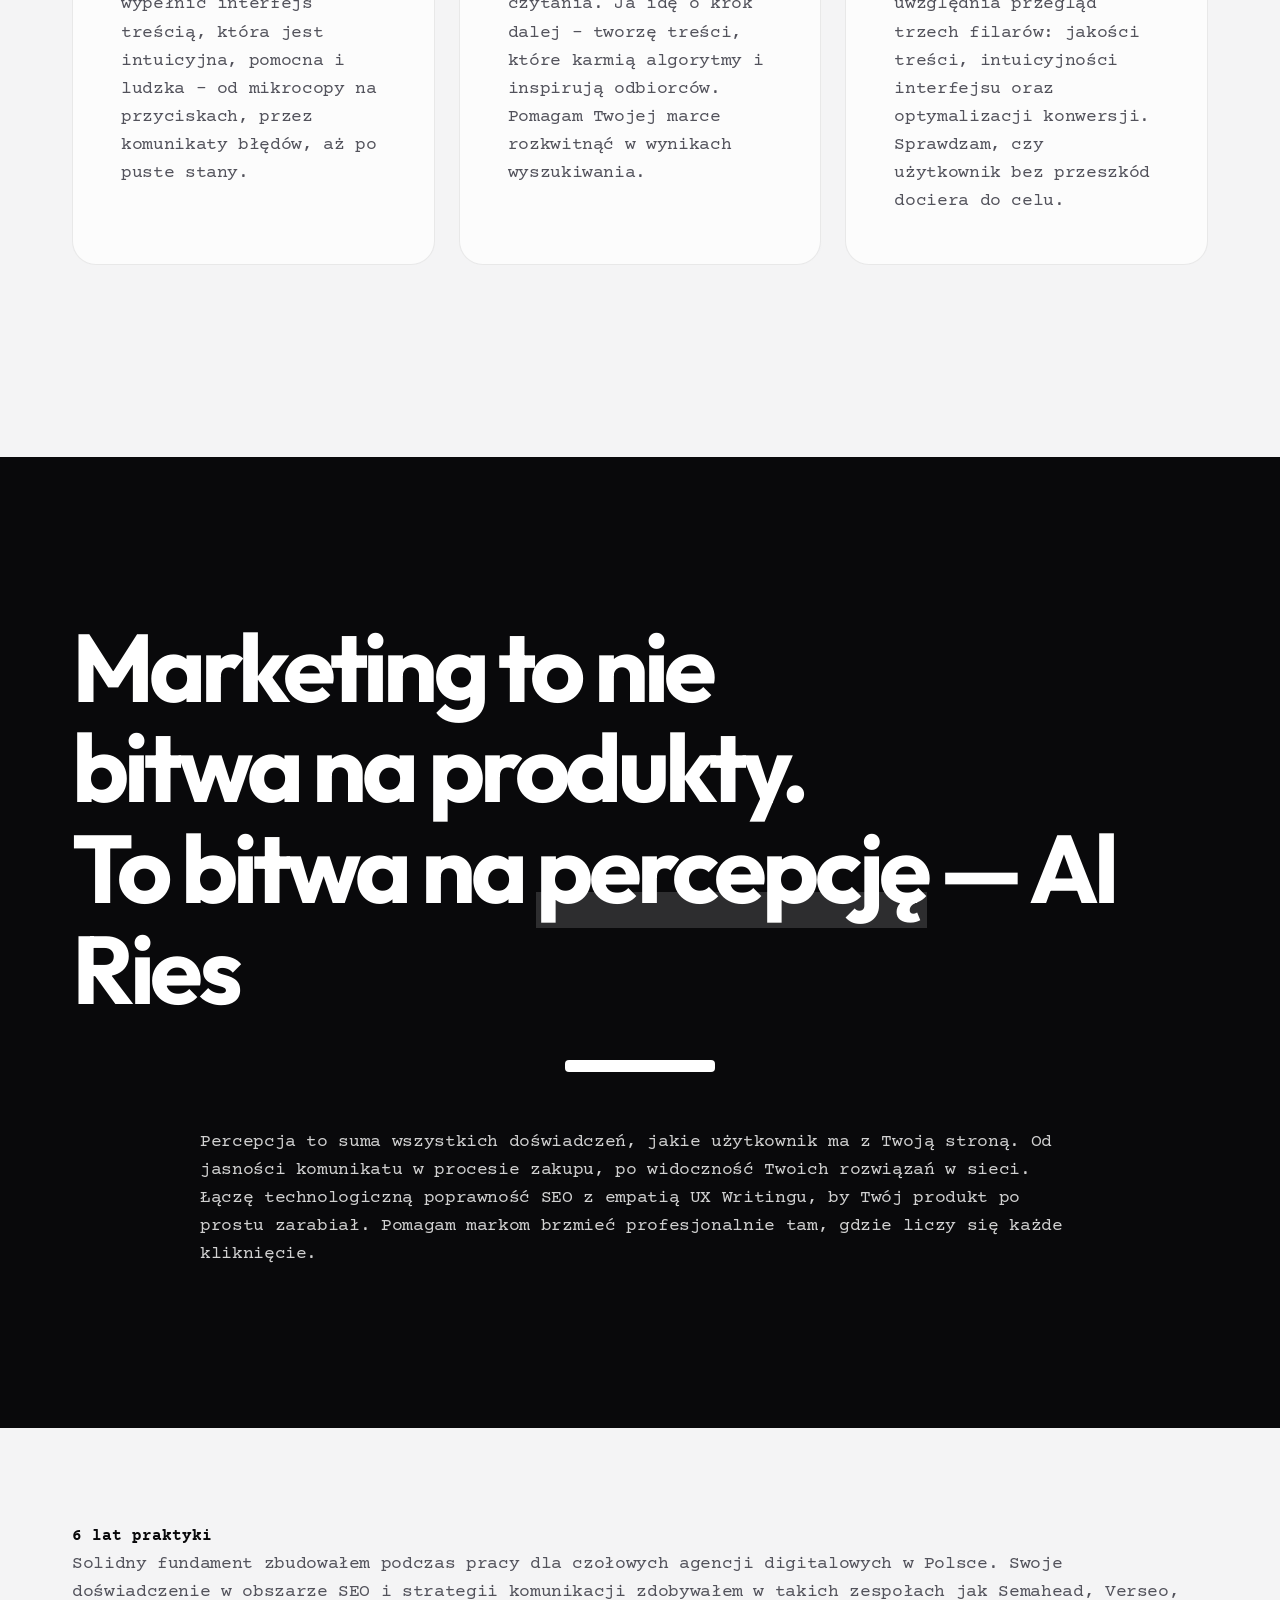
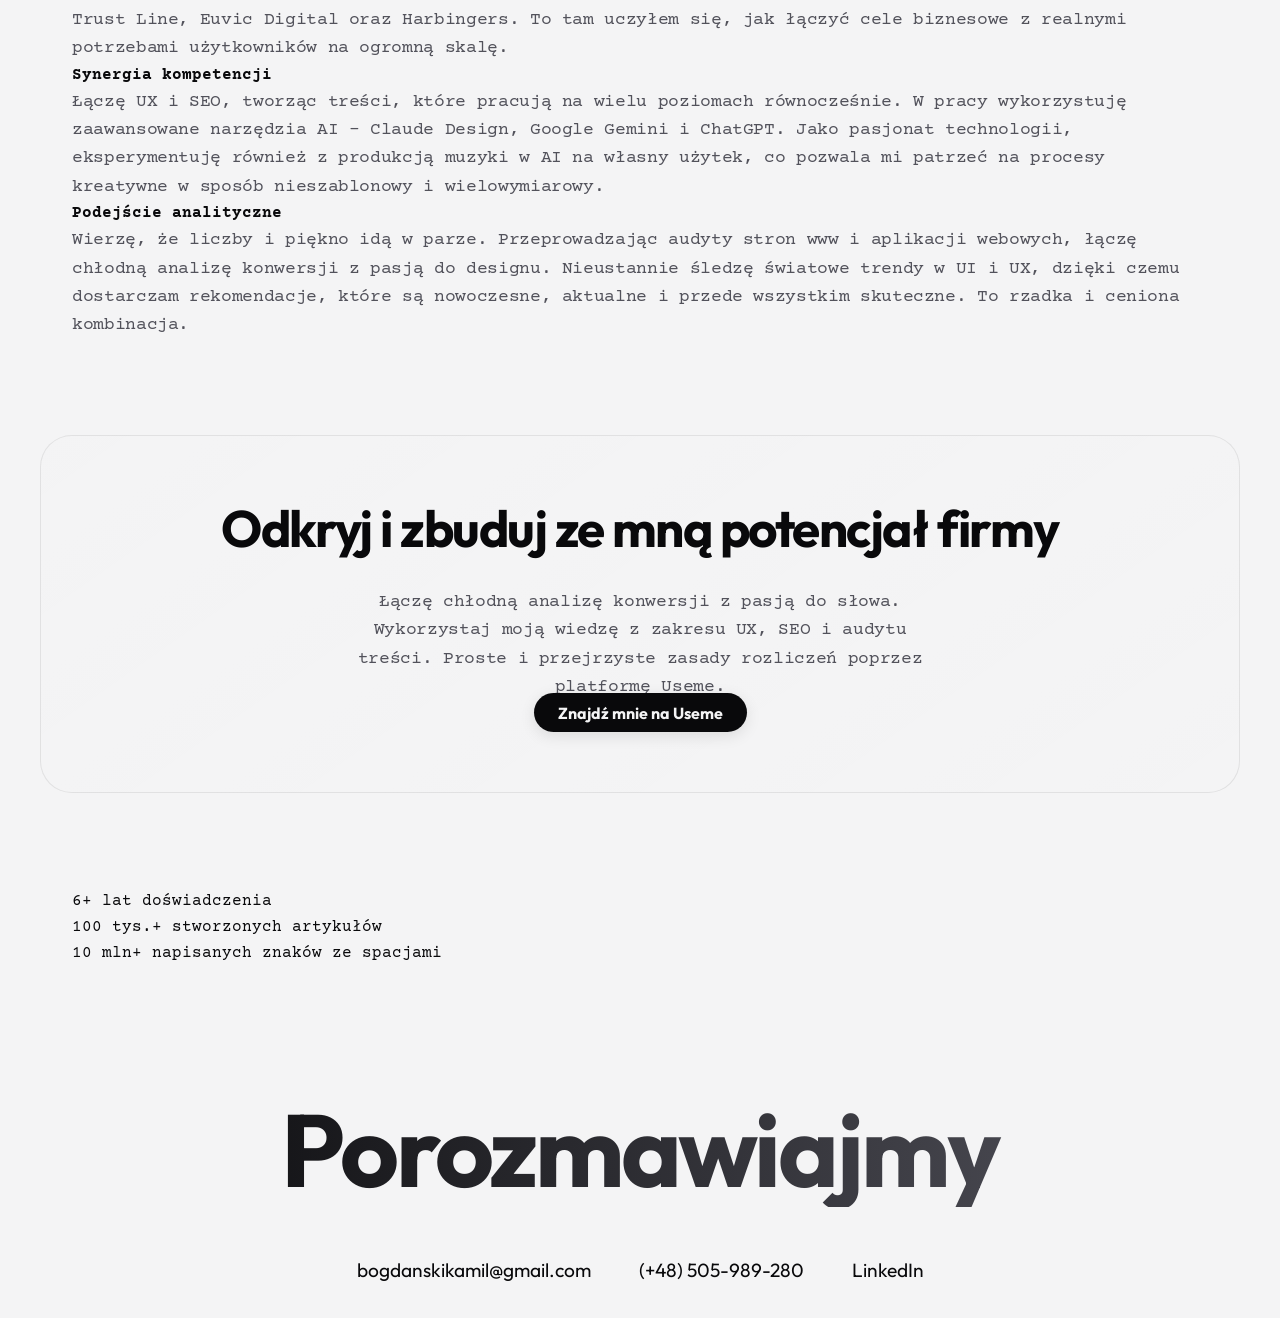
==== commit 3241946a: "Update index.html" ====
--- a/index.html
+++ b/index.html
@@ -136,12 +136,15 @@
         <div class="container">
             <h2 class="footer-title">Porozmawiajmy</h2>
             <div class="footer-links">
-                <a href="mailto:bogdanskikamil1@gmail.com" class="hover-underline">bogdanskikamil@gmail.com</a>
-                <a href="tel:+48505909288" class="hover-underline">(+48) 505-989-280</a>
+                <a href="mailto:bogdanskikamil@gmail.com" class="hover-underline">bogdanskikamil@gmail.com</a>
+                <a href="tel:+48505989280" class="hover-underline">(+48) 505-989-280</a>
                 <a href="https://www.linkedin.com/in/kamilbogdanski/" target="_blank" class="hover-underline">LinkedIn</a>
             </div>
         </div>
     </footer>
-
+<!-- Czarny pasek Copyright -->
+    <div class="copyright-bar">
+        <p>Copyright &copy; KB 2026. Wszelkie prawa zastrzeżone.</p>
+    </div>
 </body>
 </html>
